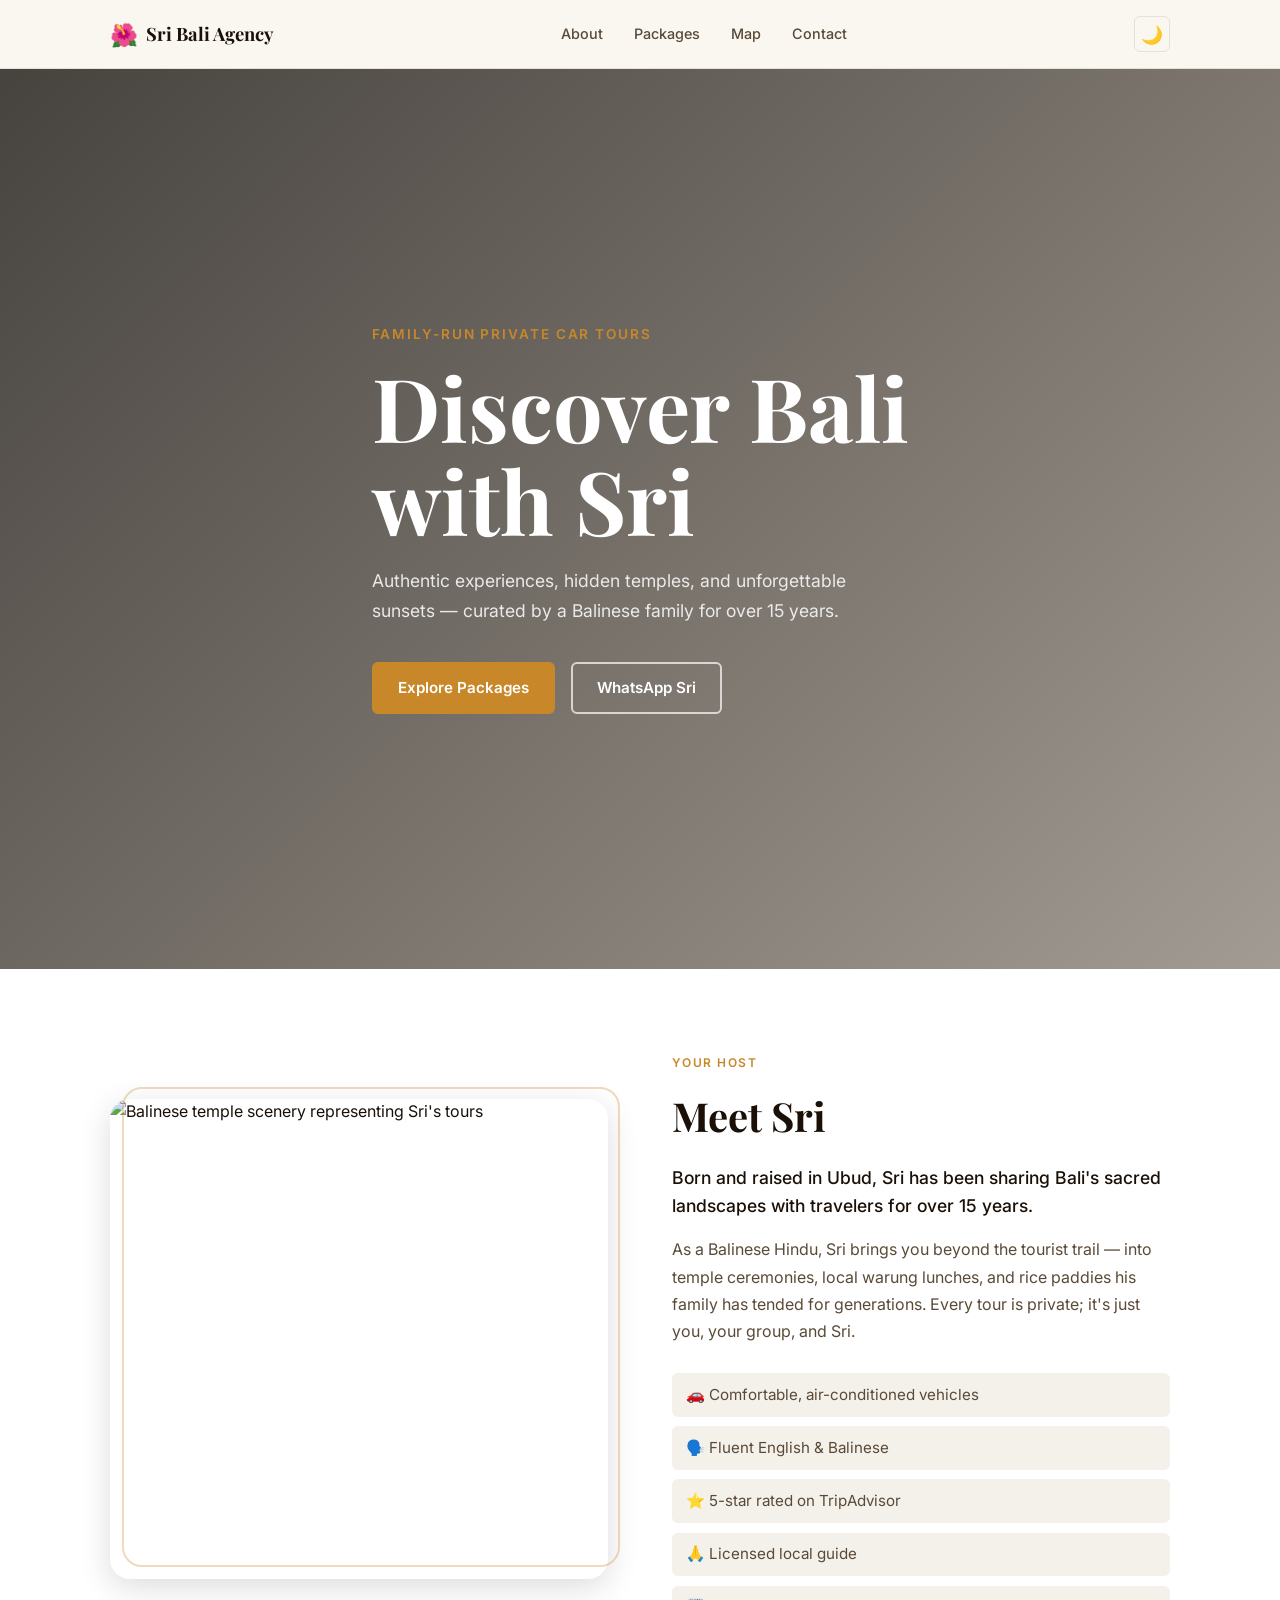
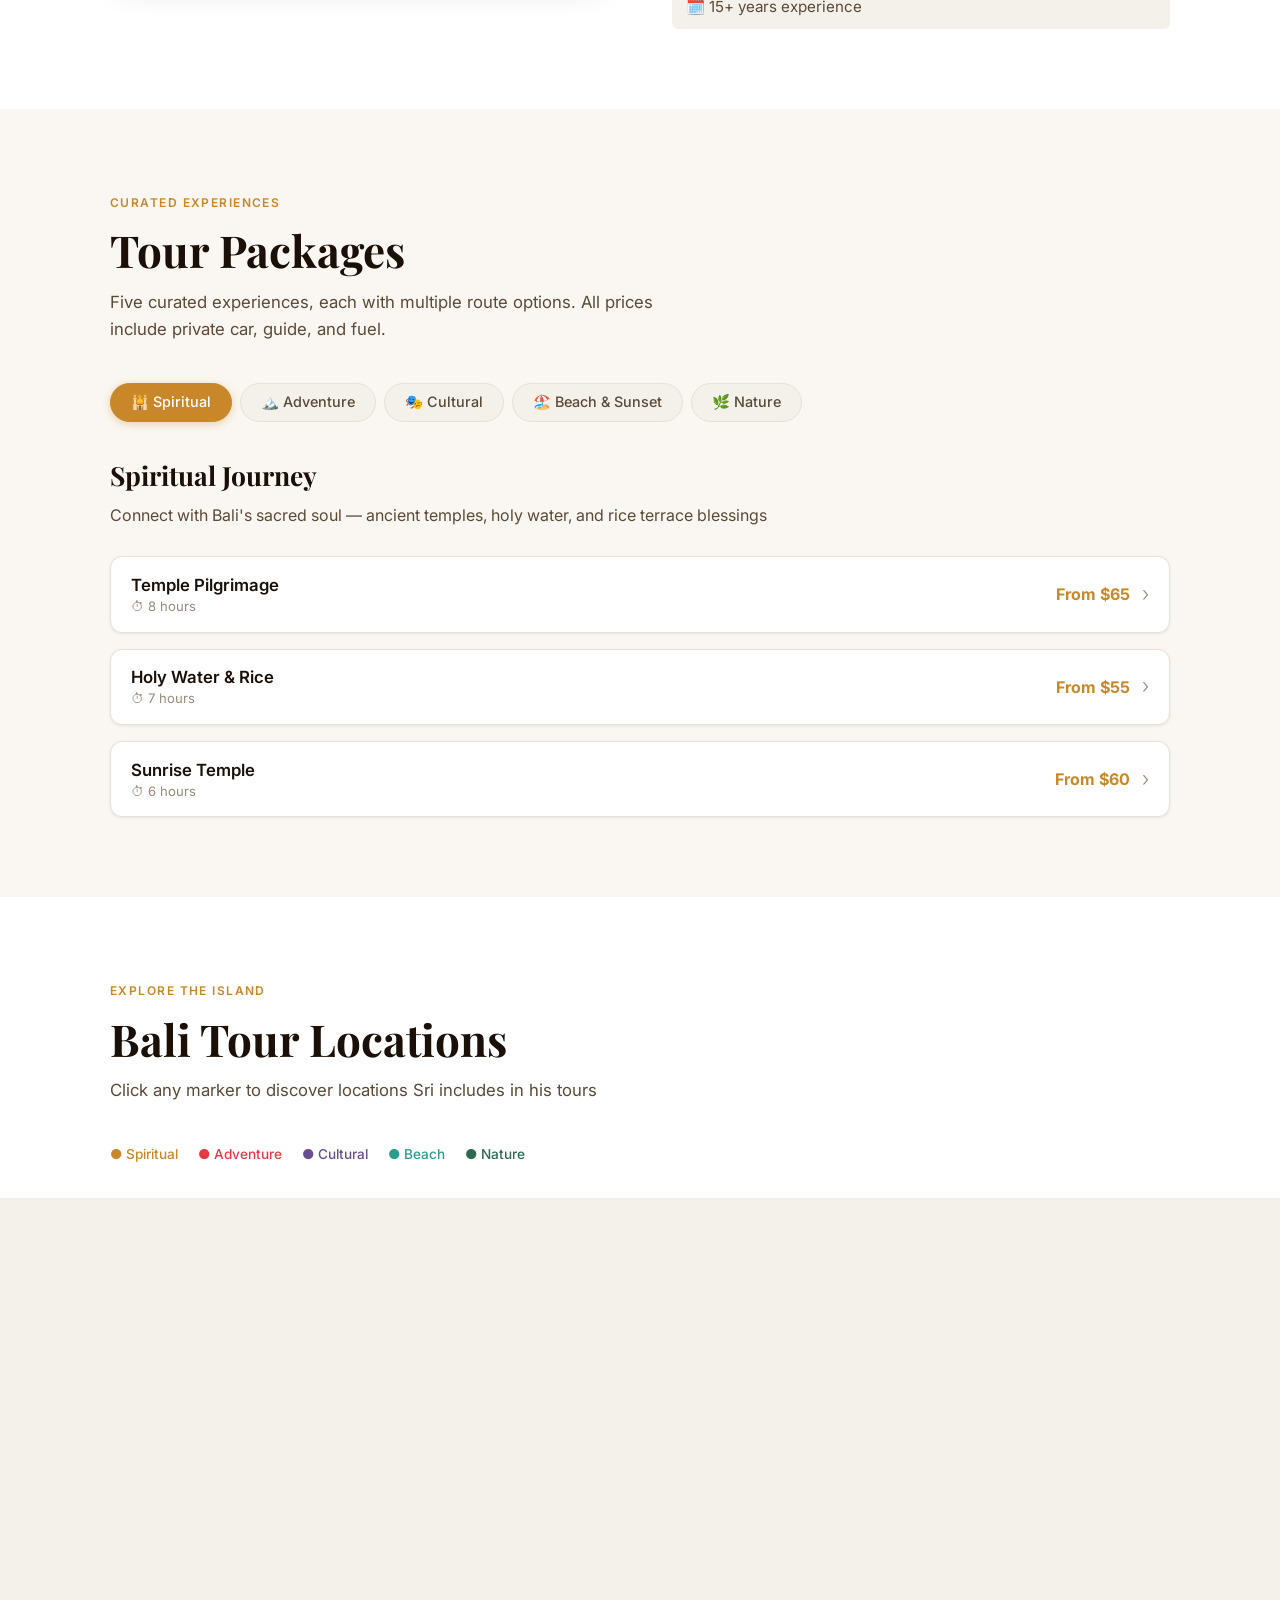
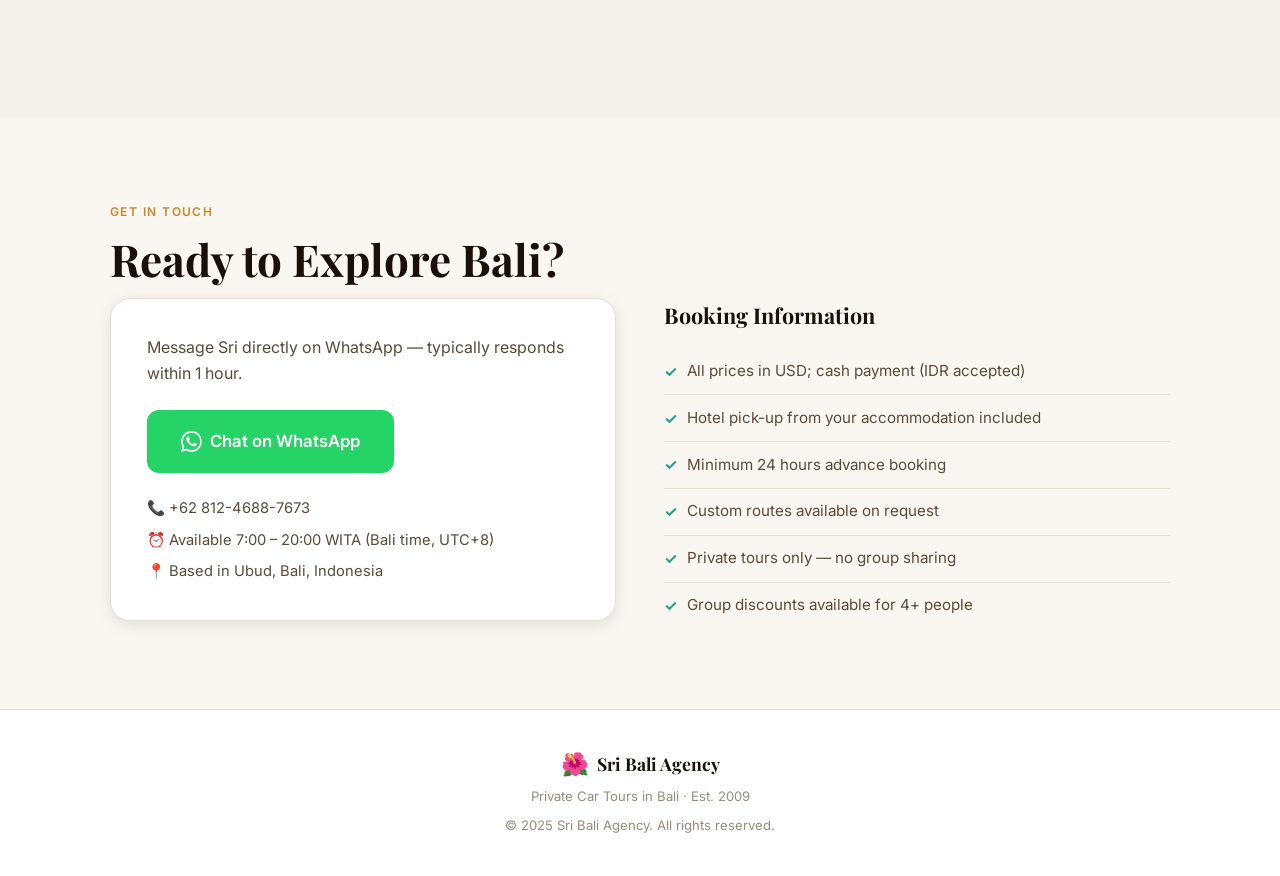
==== index.html @ 9f4e6f6f "Initial release of Sri Bali Agency website Static single-page site: 5 tour packages with route accor" ====
<!DOCTYPE html>
<html lang="en">
<head>
  <meta charset="UTF-8">
  <meta name="viewport" content="width=device-width, initial-scale=1.0">
  <meta name="description" content="Sri Bali Agency — Private car tours in Bali by a Balinese family. Spiritual, Adventure, Cultural, Beach & Nature packages with local guide Sri.">
  <title>Sri Bali Agency — Private Car Tours in Bali</title>

  <!-- Dark mode flash prevention: must run before CSS applies -->
  <script>
    (function () {
      var t = localStorage.getItem('sri-bali-theme') ||
        (window.matchMedia && window.matchMedia('(prefers-color-scheme: dark)').matches ? 'dark' : 'light');
      document.documentElement.setAttribute('data-theme', t);
    })();
  </script>

  <!-- Leaflet CSS -->
  <link rel="stylesheet" href="https://unpkg.com/leaflet@1.9.4/dist/leaflet.css"
        integrity="sha256-p4NxAoJBhIIN+hmNHrzRCf9tD/miZyoHS5obTRR9BMY=" crossorigin="">

  <!-- Google Fonts -->
  <link rel="preconnect" href="https://fonts.googleapis.com">
  <link rel="preconnect" href="https://fonts.gstatic.com" crossorigin>
  <link href="https://fonts.googleapis.com/css2?family=Playfair+Display:ital,wght@0,400;0,700;1,400&family=Inter:wght@400;500;600&display=swap" rel="stylesheet">

  <!-- Site CSS -->
  <link rel="stylesheet" href="css/base.css">
  <link rel="stylesheet" href="css/components.css">
  <link rel="stylesheet" href="css/nav.css">
  <link rel="stylesheet" href="css/hero.css">
  <link rel="stylesheet" href="css/about.css">
  <link rel="stylesheet" href="css/packages.css">
  <link rel="stylesheet" href="css/map.css">
  <link rel="stylesheet" href="css/contact.css">
</head>
<body>

  <!-- ══════════════════════════════════════
       HEADER / NAV
  ══════════════════════════════════════ -->
  <header class="site-header">
    <nav class="nav container">
      <a href="#hero" class="nav-logo">
        <span class="logo-icon">🌺</span>
        <span class="logo-text">Sri Bali Agency</span>
      </a>

      <ul class="nav-links" id="nav-links">
        <li><a href="#about"    class="nav-link">About</a></li>
        <li><a href="#packages" class="nav-link">Packages</a></li>
        <li><a href="#map"      class="nav-link">Map</a></li>
        <li><a href="#contact"  class="nav-link">Contact</a></li>
      </ul>

      <div class="nav-actions">
        <button id="theme-toggle" class="theme-toggle" aria-label="Switch to dark mode">🌙</button>
        <button class="mobile-menu-btn" id="mobile-menu-btn" aria-label="Toggle menu" aria-expanded="false">
          <span></span><span></span><span></span>
        </button>
      </div>
    </nav>
  </header>

  <!-- ══════════════════════════════════════
       HERO
  ══════════════════════════════════════ -->
  <section id="hero" class="hero">
    <div class="hero-bg"></div>
    <div class="hero-overlay"></div>
    <div class="hero-content container">
      <p class="hero-subtitle">Family-Run Private Car Tours</p>
      <h1 class="hero-title">Discover Bali<br>with Sri</h1>
      <p class="hero-desc">Authentic experiences, hidden temples, and unforgettable sunsets — curated by a Balinese family for over 15 years.</p>
      <div class="hero-cta">
        <a href="#packages" class="btn btn-primary">Explore Packages</a>
        <a href="#contact"  class="btn btn-outline">WhatsApp Sri</a>
      </div>
    </div>
  </section>

  <!-- ══════════════════════════════════════
       ABOUT
  ══════════════════════════════════════ -->
  <section id="about" class="about">
    <div class="container about-grid">
      <div class="about-photo">
        <img src="https://images.unsplash.com/photo-1604999333679-b86d54738315?w=700&q=80"
             alt="Balinese temple scenery representing Sri's tours" loading="lazy">
      </div>
      <div class="about-text">
        <span class="section-label">Your Host</span>
        <h2>Meet Sri</h2>
        <p class="lead">Born and raised in Ubud, Sri has been sharing Bali's sacred landscapes with travelers for over 15 years.</p>
        <p>As a Balinese Hindu, Sri brings you beyond the tourist trail — into temple ceremonies, local warung lunches, and rice paddies his family has tended for generations. Every tour is private; it's just you, your group, and Sri.</p>
        <ul class="trust-badges">
          <li>🚗 Comfortable, air-conditioned vehicles</li>
          <li>🗣️ Fluent English &amp; Balinese</li>
          <li>⭐ 5-star rated on TripAdvisor</li>
          <li>🙏 Licensed local guide</li>
          <li>🗓️ 15+ years experience</li>
        </ul>
      </div>
    </div>
  </section>

  <!-- ══════════════════════════════════════
       PACKAGES
  ══════════════════════════════════════ -->
  <section id="packages" class="packages">
    <div class="container">
      <span class="section-label">Curated Experiences</span>
      <h2 class="section-title">Tour Packages</h2>
      <p class="section-subtitle">Five curated experiences, each with multiple route options. All prices include private car, guide, and fuel.</p>

      <div class="tabs" role="tablist" aria-label="Tour packages">
        <button class="tab-btn active" data-tab="spiritual" role="tab" aria-selected="true"  aria-controls="tab-spiritual">🕌 Spiritual</button>
        <button class="tab-btn"        data-tab="adventure" role="tab" aria-selected="false" aria-controls="tab-adventure">🏔️ Adventure</button>
        <button class="tab-btn"        data-tab="cultural"  role="tab" aria-selected="false" aria-controls="tab-cultural">🎭 Cultural</button>
        <button class="tab-btn"        data-tab="beach"     role="tab" aria-selected="false" aria-controls="tab-beach">🏖️ Beach &amp; Sunset</button>
        <button class="tab-btn"        data-tab="nature"    role="tab" aria-selected="false" aria-controls="tab-nature">🌿 Nature</button>
      </div>

      <!-- ── SPIRITUAL ── -->
      <div id="tab-spiritual" class="tab-panel active" role="tabpanel">
        <div class="package-header">
          <h3>Spiritual Journey</h3>
          <p>Connect with Bali's sacred soul — ancient temples, holy water, and rice terrace blessings</p>
        </div>
        <div class="routes-list">

          <div class="route-card">
            <button class="accordion-header" aria-expanded="false">
              <div class="route-meta">
                <span class="route-name">Temple Pilgrimage</span>
                <span class="route-duration">⏱ 8 hours</span>
              </div>
              <div class="route-right">
                <span class="route-price">From $65</span>
                <span class="accordion-arrow" aria-hidden="true">›</span>
              </div>
            </button>
            <div class="accordion-body">
              <div class="accordion-inner">
                <div class="accordion-inner-content">
                  <div class="route-stops">
                    <h4>Route Stops</h4>
                    <ol>
                      <li>Tanah Lot Temple</li>
                      <li>Pura Uluwatu</li>
                      <li>Pura Luhur Batukaru</li>
                    </ol>
                  </div>
                  <div class="pricing-table">
                    <h4>Pricing</h4>
                    <table><tbody>
                      <tr><td>Private car + guide</td><td><strong>$65</strong></td></tr>
                      <tr><td>Temple entrance fees</td><td>~$10–15 extra</td></tr>
                      <tr><td>Fuel &amp; parking</td><td>Included</td></tr>
                    </tbody></table>
                  </div>
                  <button class="btn btn-whatsapp wa-book-btn"
                          data-wa-package="Spiritual Journey" data-wa-route="Temple Pilgrimage">
                    📱 Book via WhatsApp
                  </button>
                </div>
              </div>
            </div>
          </div>

          <div class="route-card">
            <button class="accordion-header" aria-expanded="false">
              <div class="route-meta">
                <span class="route-name">Holy Water &amp; Rice</span>
                <span class="route-duration">⏱ 7 hours</span>
              </div>
              <div class="route-right">
                <span class="route-price">From $55</span>
                <span class="accordion-arrow" aria-hidden="true">›</span>
              </div>
            </button>
            <div class="accordion-body">
              <div class="accordion-inner">
                <div class="accordion-inner-content">
                  <div class="route-stops">
                    <h4>Route Stops</h4>
                    <ol>
                      <li>Tirta Empul (holy spring)</li>
                      <li>Tegallalang Rice Terraces</li>
                      <li>Gunung Kawi Temple</li>
                    </ol>
                  </div>
                  <div class="pricing-table">
                    <h4>Pricing</h4>
                    <table><tbody>
                      <tr><td>Private car + guide</td><td><strong>$55</strong></td></tr>
                      <tr><td>Temple entrance fees</td><td>~$8–12 extra</td></tr>
                      <tr><td>Fuel &amp; parking</td><td>Included</td></tr>
                    </tbody></table>
                  </div>
                  <button class="btn btn-whatsapp wa-book-btn"
                          data-wa-package="Spiritual Journey" data-wa-route="Holy Water and Rice">
                    📱 Book via WhatsApp
                  </button>
                </div>
              </div>
            </div>
          </div>

          <div class="route-card">
            <button class="accordion-header" aria-expanded="false">
              <div class="route-meta">
                <span class="route-name">Sunrise Temple</span>
                <span class="route-duration">⏱ 6 hours</span>
              </div>
              <div class="route-right">
                <span class="route-price">From $60</span>
                <span class="accordion-arrow" aria-hidden="true">›</span>
              </div>
            </button>
            <div class="accordion-body">
              <div class="accordion-inner">
                <div class="accordion-inner-content">
                  <div class="route-stops">
                    <h4>Route Stops</h4>
                    <ol>
                      <li>Pura Besakih (Mother Temple)</li>
                      <li>Penglipuran Village</li>
                      <li>Candidasa</li>
                    </ol>
                  </div>
                  <div class="pricing-table">
                    <h4>Pricing</h4>
                    <table><tbody>
                      <tr><td>Private car + guide</td><td><strong>$60</strong></td></tr>
                      <tr><td>Temple entrance fees</td><td>~$8–10 extra</td></tr>
                      <tr><td>Fuel &amp; parking</td><td>Included</td></tr>
                    </tbody></table>
                  </div>
                  <button class="btn btn-whatsapp wa-book-btn"
                          data-wa-package="Spiritual Journey" data-wa-route="Sunrise Temple">
                    📱 Book via WhatsApp
                  </button>
                </div>
              </div>
            </div>
          </div>

        </div>
      </div>

      <!-- ── ADVENTURE ── -->
      <div id="tab-adventure" class="tab-panel" role="tabpanel">
        <div class="package-header">
          <h3>Adventure Thrills</h3>
          <p>Volcanic peaks, hidden waterfalls, and wild east coast landscapes</p>
        </div>
        <div class="routes-list">

          <div class="route-card">
            <button class="accordion-header" aria-expanded="false">
              <div class="route-meta">
                <span class="route-name">Volcano &amp; Crater</span>
                <span class="route-duration">⏱ 9 hours</span>
              </div>
              <div class="route-right">
                <span class="route-price">From $75</span>
                <span class="accordion-arrow" aria-hidden="true">›</span>
              </div>
            </button>
            <div class="accordion-body">
              <div class="accordion-inner">
                <div class="accordion-inner-content">
                  <div class="route-stops">
                    <h4>Route Stops</h4>
                    <ol>
                      <li>Mount Batur Viewpoint</li>
                      <li>Kintamani Caldera</li>
                      <li>Batur Lake</li>
                    </ol>
                  </div>
                  <div class="pricing-table">
                    <h4>Pricing</h4>
                    <table><tbody>
                      <tr><td>Private car + guide</td><td><strong>$75</strong></td></tr>
                      <tr><td>Trekking guide (optional)</td><td>~$30 extra</td></tr>
                      <tr><td>Fuel &amp; water</td><td>Included</td></tr>
                    </tbody></table>
                  </div>
                  <button class="btn btn-whatsapp wa-book-btn"
                          data-wa-package="Adventure Thrills" data-wa-route="Volcano and Crater">
                    📱 Book via WhatsApp
                  </button>
                </div>
              </div>
            </div>
          </div>

          <div class="route-card">
            <button class="accordion-header" aria-expanded="false">
              <div class="route-meta">
                <span class="route-name">Waterfall Circuit</span>
                <span class="route-duration">⏱ 8 hours</span>
              </div>
              <div class="route-right">
                <span class="route-price">From $70</span>
                <span class="accordion-arrow" aria-hidden="true">›</span>
              </div>
            </button>
            <div class="accordion-body">
              <div class="accordion-inner">
                <div class="accordion-inner-content">
                  <div class="route-stops">
                    <h4>Route Stops</h4>
                    <ol>
                      <li>Sekumpul Waterfall</li>
                      <li>Gitgit Waterfall</li>
                      <li>Leke Leke Waterfall</li>
                    </ol>
                  </div>
                  <div class="pricing-table">
                    <h4>Pricing</h4>
                    <table><tbody>
                      <tr><td>Private car + guide</td><td><strong>$70</strong></td></tr>
                      <tr><td>Entrance fees</td><td>~$5–8 extra</td></tr>
                      <tr><td>Fuel &amp; water</td><td>Included</td></tr>
                    </tbody></table>
                  </div>
                  <button class="btn btn-whatsapp wa-book-btn"
                          data-wa-package="Adventure Thrills" data-wa-route="Waterfall Circuit">
                    📱 Book via WhatsApp
                  </button>
                </div>
              </div>
            </div>
          </div>

          <div class="route-card">
            <button class="accordion-header" aria-expanded="false">
              <div class="route-meta">
                <span class="route-name">East Bali Wild</span>
                <span class="route-duration">⏱ 8 hours</span>
              </div>
              <div class="route-right">
                <span class="route-price">From $70</span>
                <span class="accordion-arrow" aria-hidden="true">›</span>
              </div>
            </button>
            <div class="accordion-body">
              <div class="accordion-inner">
                <div class="accordion-inner-content">
                  <div class="route-stops">
                    <h4>Route Stops</h4>
                    <ol>
                      <li>Amed Beach</li>
                      <li>Mount Agung Viewpoint</li>
                      <li>Tirta Gangga Water Palace</li>
                    </ol>
                  </div>
                  <div class="pricing-table">
                    <h4>Pricing</h4>
                    <table><tbody>
                      <tr><td>Private car + guide</td><td><strong>$70</strong></td></tr>
                      <tr><td>Entrance fees</td><td>~$5 extra</td></tr>
                      <tr><td>Fuel &amp; water</td><td>Included</td></tr>
                    </tbody></table>
                  </div>
                  <button class="btn btn-whatsapp wa-book-btn"
                          data-wa-package="Adventure Thrills" data-wa-route="East Bali Wild">
                    📱 Book via WhatsApp
                  </button>
                </div>
              </div>
            </div>
          </div>

        </div>
      </div>

      <!-- ── CULTURAL ── -->
      <div id="tab-cultural" class="tab-panel" role="tabpanel">
        <div class="package-header">
          <h3>Cultural Immersion</h3>
          <p>Craft villages, royal palaces, and living Balinese traditions</p>
        </div>
        <div class="routes-list">

          <div class="route-card">
            <button class="accordion-header" aria-expanded="false">
              <div class="route-meta">
                <span class="route-name">Ubud Arts &amp; Crafts</span>
                <span class="route-duration">⏱ 7 hours</span>
              </div>
              <div class="route-right">
                <span class="route-price">From $55</span>
                <span class="accordion-arrow" aria-hidden="true">›</span>
              </div>
            </button>
            <div class="accordion-body">
              <div class="accordion-inner">
                <div class="accordion-inner-content">
                  <div class="route-stops">
                    <h4>Route Stops</h4>
                    <ol>
                      <li>Ubud Royal Palace</li>
                      <li>Ubud Art Market</li>
                      <li>Celuk Silver Village</li>
                      <li>Mas Wood Carving Village</li>
                    </ol>
                  </div>
                  <div class="pricing-table">
                    <h4>Pricing</h4>
                    <table><tbody>
                      <tr><td>Private car + guide</td><td><strong>$55</strong></td></tr>
                      <tr><td>Museum/palace entrance</td><td>~$5 extra</td></tr>
                      <tr><td>Fuel &amp; parking</td><td>Included</td></tr>
                    </tbody></table>
                  </div>
                  <button class="btn btn-whatsapp wa-book-btn"
                          data-wa-package="Cultural Immersion" data-wa-route="Ubud Arts and Crafts">
                    📱 Book via WhatsApp
                  </button>
                </div>
              </div>
            </div>
          </div>

          <div class="route-card">
            <button class="accordion-header" aria-expanded="false">
              <div class="route-meta">
                <span class="route-name">Royal Klungkung</span>
                <span class="route-duration">⏱ 7 hours</span>
              </div>
              <div class="route-right">
                <span class="route-price">From $60</span>
                <span class="accordion-arrow" aria-hidden="true">›</span>
              </div>
            </button>
            <div class="accordion-body">
              <div class="accordion-inner">
                <div class="accordion-inner-content">
                  <div class="route-stops">
                    <h4>Route Stops</h4>
                    <ol>
                      <li>Klungkung Palace</li>
                      <li>Kertha Gosa (Hall of Justice)</li>
                      <li>Sidemen Valley</li>
                      <li>Pura Besakih</li>
                    </ol>
                  </div>
                  <div class="pricing-table">
                    <h4>Pricing</h4>
                    <table><tbody>
                      <tr><td>Private car + guide</td><td><strong>$60</strong></td></tr>
                      <tr><td>Museum/palace entrance</td><td>~$5–8 extra</td></tr>
                      <tr><td>Fuel &amp; parking</td><td>Included</td></tr>
                    </tbody></table>
                  </div>
                  <button class="btn btn-whatsapp wa-book-btn"
                          data-wa-package="Cultural Immersion" data-wa-route="Royal Klungkung">
                    📱 Book via WhatsApp
                  </button>
                </div>
              </div>
            </div>
          </div>

          <div class="route-card">
            <button class="accordion-header" aria-expanded="false">
              <div class="route-meta">
                <span class="route-name">North Bali Heritage</span>
                <span class="route-duration">⏱ 8 hours</span>
              </div>
              <div class="route-right">
                <span class="route-price">From $65</span>
                <span class="accordion-arrow" aria-hidden="true">›</span>
              </div>
            </button>
            <div class="accordion-body">
              <div class="accordion-inner">
                <div class="accordion-inner-content">
                  <div class="route-stops">
                    <h4>Route Stops</h4>
                    <ol>
                      <li>Singaraja Old Town</li>
                      <li>Puri Agung Singaraja</li>
                      <li>Munduk Spice Farm</li>
                    </ol>
                  </div>
                  <div class="pricing-table">
                    <h4>Pricing</h4>
                    <table><tbody>
                      <tr><td>Private car + guide</td><td><strong>$65</strong></td></tr>
                      <tr><td>Museum entrance</td><td>~$3–5 extra</td></tr>
                      <tr><td>Fuel &amp; parking</td><td>Included</td></tr>
                    </tbody></table>
                  </div>
                  <button class="btn btn-whatsapp wa-book-btn"
                          data-wa-package="Cultural Immersion" data-wa-route="North Bali Heritage">
                    📱 Book via WhatsApp
                  </button>
                </div>
              </div>
            </div>
          </div>

        </div>
      </div>

      <!-- ── BEACH & SUNSET ── -->
      <div id="tab-beach" class="tab-panel" role="tabpanel">
        <div class="package-header">
          <h3>Beach &amp; Sunset</h3>
          <p>Pristine coves, surf breaks, and the world's most famous sunsets</p>
        </div>
        <div class="routes-list">

          <div class="route-card">
            <button class="accordion-header" aria-expanded="false">
              <div class="route-meta">
                <span class="route-name">Seminyak Sunset Strip</span>
                <span class="route-duration">⏱ 6 hours</span>
              </div>
              <div class="route-right">
                <span class="route-price">From $50</span>
                <span class="accordion-arrow" aria-hidden="true">›</span>
              </div>
            </button>
            <div class="accordion-body">
              <div class="accordion-inner">
                <div class="accordion-inner-content">
                  <div class="route-stops">
                    <h4>Route Stops</h4>
                    <ol>
                      <li>Seminyak Beach</li>
                      <li>Petitenget Temple</li>
                      <li>La Plancha sunset spot</li>
                    </ol>
                  </div>
                  <div class="pricing-table">
                    <h4>Pricing</h4>
                    <table><tbody>
                      <tr><td>Private car + guide</td><td><strong>$50</strong></td></tr>
                      <tr><td>Temple entrance</td><td>~$2–3 extra</td></tr>
                      <tr><td>Fuel &amp; parking</td><td>Included</td></tr>
                    </tbody></table>
                  </div>
                  <button class="btn btn-whatsapp wa-book-btn"
                          data-wa-package="Beach and Sunset" data-wa-route="Seminyak Sunset Strip">
                    📱 Book via WhatsApp
                  </button>
                </div>
              </div>
            </div>
          </div>

          <div class="route-card">
            <button class="accordion-header" aria-expanded="false">
              <div class="route-meta">
                <span class="route-name">Uluwatu Cliffs &amp; Kecak</span>
                <span class="route-duration">⏱ 7 hours</span>
              </div>
              <div class="route-right">
                <span class="route-price">From $60</span>
                <span class="accordion-arrow" aria-hidden="true">›</span>
              </div>
            </button>
            <div class="accordion-body">
              <div class="accordion-inner">
                <div class="accordion-inner-content">
                  <div class="route-stops">
                    <h4>Route Stops</h4>
                    <ol>
                      <li>Padang Padang Beach</li>
                      <li>Pura Uluwatu</li>
                      <li>Kecak Fire Dance (at sunset)</li>
                    </ol>
                  </div>
                  <div class="pricing-table">
                    <h4>Pricing</h4>
                    <table><tbody>
                      <tr><td>Private car + guide</td><td><strong>$60</strong></td></tr>
                      <tr><td>Kecak dance ticket</td><td>~$10 extra</td></tr>
                      <tr><td>Fuel &amp; parking</td><td>Included</td></tr>
                    </tbody></table>
                  </div>
                  <button class="btn btn-whatsapp wa-book-btn"
                          data-wa-package="Beach and Sunset" data-wa-route="Uluwatu Cliffs and Kecak">
                    📱 Book via WhatsApp
                  </button>
                </div>
              </div>
            </div>
          </div>

          <div class="route-card">
            <button class="accordion-header" aria-expanded="false">
              <div class="route-meta">
                <span class="route-name">Hidden Beach Hop</span>
                <span class="route-duration">⏱ 8 hours</span>
              </div>
              <div class="route-right">
                <span class="route-price">From $65</span>
                <span class="accordion-arrow" aria-hidden="true">›</span>
              </div>
            </button>
            <div class="accordion-body">
              <div class="accordion-inner">
                <div class="accordion-inner-content">
                  <div class="route-stops">
                    <h4>Route Stops</h4>
                    <ol>
                      <li>Nusa Dua Beach</li>
                      <li>Pandawa Beach</li>
                      <li>Green Bowl Beach</li>
                      <li>Balangan Beach</li>
                    </ol>
                  </div>
                  <div class="pricing-table">
                    <h4>Pricing</h4>
                    <table><tbody>
                      <tr><td>Private car + guide</td><td><strong>$65</strong></td></tr>
                      <tr><td>Beach parking fees</td><td>~$3–5 extra</td></tr>
                      <tr><td>Fuel</td><td>Included</td></tr>
                    </tbody></table>
                  </div>
                  <button class="btn btn-whatsapp wa-book-btn"
                          data-wa-package="Beach and Sunset" data-wa-route="Hidden Beach Hop">
                    📱 Book via WhatsApp
                  </button>
                </div>
              </div>
            </div>
          </div>

        </div>
      </div>

      <!-- ── NATURE ── -->
      <div id="tab-nature" class="tab-panel" role="tabpanel">
        <div class="package-header">
          <h3>Nature &amp; Wildlife</h3>
          <p>Jungle treks, rice terraces, ancient forests, and primate encounters</p>
        </div>
        <div class="routes-list">

          <div class="route-card">
            <button class="accordion-header" aria-expanded="false">
              <div class="route-meta">
                <span class="route-name">Monkey Forest &amp; Jungle</span>
                <span class="route-duration">⏱ 6 hours</span>
              </div>
              <div class="route-right">
                <span class="route-price">From $50</span>
                <span class="accordion-arrow" aria-hidden="true">›</span>
              </div>
            </button>
            <div class="accordion-body">
              <div class="accordion-inner">
                <div class="accordion-inner-content">
                  <div class="route-stops">
                    <h4>Route Stops</h4>
                    <ol>
                      <li>Sacred Monkey Forest, Ubud</li>
                      <li>Campuhan Ridge Walk</li>
                      <li>Jatiluwih Rice Terraces</li>
                    </ol>
                  </div>
                  <div class="pricing-table">
                    <h4>Pricing</h4>
                    <table><tbody>
                      <tr><td>Private car + guide</td><td><strong>$50</strong></td></tr>
                      <tr><td>Forest entrance</td><td>~$5–8 extra</td></tr>
                      <tr><td>Fuel &amp; parking</td><td>Included</td></tr>
                    </tbody></table>
                  </div>
                  <button class="btn btn-whatsapp wa-book-btn"
                          data-wa-package="Nature and Wildlife" data-wa-route="Monkey Forest and Jungle">
                    📱 Book via WhatsApp
                  </button>
                </div>
              </div>
            </div>
          </div>

          <div class="route-card">
            <button class="accordion-header" aria-expanded="false">
              <div class="route-meta">
                <span class="route-name">Bali Aga &amp; Birds</span>
                <span class="route-duration">⏱ 8 hours</span>
              </div>
              <div class="route-right">
                <span class="route-price">From $65</span>
                <span class="accordion-arrow" aria-hidden="true">›</span>
              </div>
            </button>
            <div class="accordion-body">
              <div class="accordion-inner">
                <div class="accordion-inner-content">
                  <div class="route-stops">
                    <h4>Route Stops</h4>
                    <ol>
                      <li>Bali Bird Park</li>
                      <li>Batubulan Barong Dance</li>
                      <li>Taman Ayun Temple</li>
                      <li>Menjangan Area</li>
                    </ol>
                  </div>
                  <div class="pricing-table">
                    <h4>Pricing</h4>
                    <table><tbody>
                      <tr><td>Private car + guide</td><td><strong>$65</strong></td></tr>
                      <tr><td>Park &amp; dance tickets</td><td>~$20–25 extra</td></tr>
                      <tr><td>Fuel &amp; parking</td><td>Included</td></tr>
                    </tbody></table>
                  </div>
                  <button class="btn btn-whatsapp wa-book-btn"
                          data-wa-package="Nature and Wildlife" data-wa-route="Bali Aga and Birds">
                    📱 Book via WhatsApp
                  </button>
                </div>
              </div>
            </div>
          </div>

          <div class="route-card">
            <button class="accordion-header" aria-expanded="false">
              <div class="route-meta">
                <span class="route-name">Highland Lakes</span>
                <span class="route-duration">⏱ 8 hours</span>
              </div>
              <div class="route-right">
                <span class="route-price">From $65</span>
                <span class="accordion-arrow" aria-hidden="true">›</span>
              </div>
            </button>
            <div class="accordion-body">
              <div class="accordion-inner">
                <div class="accordion-inner-content">
                  <div class="route-stops">
                    <h4>Route Stops</h4>
                    <ol>
                      <li>Lake Beratan &amp; Ulun Danu Temple</li>
                      <li>Lake Buyan</li>
                      <li>Lake Tamblingan</li>
                      <li>Bedugul Botanical Garden</li>
                    </ol>
                  </div>
                  <div class="pricing-table">
                    <h4>Pricing</h4>
                    <table><tbody>
                      <tr><td>Private car + guide</td><td><strong>$65</strong></td></tr>
                      <tr><td>Entrance fees</td><td>~$5–8 extra</td></tr>
                      <tr><td>Fuel &amp; parking</td><td>Included</td></tr>
                    </tbody></table>
                  </div>
                  <button class="btn btn-whatsapp wa-book-btn"
                          data-wa-package="Nature and Wildlife" data-wa-route="Highland Lakes">
                    📱 Book via WhatsApp
                  </button>
                </div>
              </div>
            </div>
          </div>

        </div>
      </div>

    </div>
  </section>

  <!-- ══════════════════════════════════════
       MAP
  ══════════════════════════════════════ -->
  <section id="map" class="map-section">
    <div class="container">
      <span class="section-label">Explore the Island</span>
      <h2 class="section-title">Bali Tour Locations</h2>
      <p class="section-subtitle">Click any marker to discover locations Sri includes in his tours</p>
      <div class="map-legend" aria-label="Map legend">
        <span class="legend-item legend-spiritual">● Spiritual</span>
        <span class="legend-item legend-adventure">● Adventure</span>
        <span class="legend-item legend-cultural">● Cultural</span>
        <span class="legend-item legend-beach">● Beach</span>
        <span class="legend-item legend-nature">● Nature</span>
      </div>
    </div>
    <div id="bali-map" aria-label="Interactive map of Bali tour locations"></div>
  </section>

  <!-- ══════════════════════════════════════
       CONTACT
  ══════════════════════════════════════ -->
  <section id="contact" class="contact">
    <div class="container">
      <span class="section-label">Get in Touch</span>
      <h2 class="section-title">Ready to Explore Bali?</h2>
      <div class="contact-grid">

        <div class="contact-card">
          <p class="contact-intro">Message Sri directly on WhatsApp — typically responds within 1 hour.</p>
          <a href="https://wa.me/6281246887673?text=Hi%20Sri!%20I%27d%20like%20to%20book%20a%20Bali%20tour."
             class="btn btn-whatsapp btn-lg" target="_blank" rel="noopener noreferrer">
            <svg class="wa-icon" xmlns="http://www.w3.org/2000/svg" viewBox="0 0 24 24" fill="currentColor" aria-hidden="true">
              <path d="M17.472 14.382c-.297-.149-1.758-.867-2.03-.967-.273-.099-.471-.148-.67.15-.197.297-.767.966-.94 1.164-.173.199-.347.223-.644.075-.297-.15-1.255-.463-2.39-1.475-.883-.788-1.48-1.761-1.653-2.059-.173-.297-.018-.458.13-.606.134-.133.298-.347.446-.52.149-.174.198-.298.298-.497.099-.198.05-.371-.025-.52-.075-.149-.669-1.612-.916-2.207-.242-.579-.487-.5-.669-.51-.173-.008-.371-.01-.57-.01-.198 0-.52.074-.792.372-.272.297-1.04 1.016-1.04 2.479 0 1.462 1.065 2.875 1.213 3.074.149.198 2.096 3.2 5.077 4.487.709.306 1.262.489 1.694.625.712.227 1.36.195 1.871.118.571-.085 1.758-.719 2.006-1.413.248-.694.248-1.289.173-1.413-.074-.124-.272-.198-.57-.347m-5.421 7.403h-.004a9.87 9.87 0 01-5.031-1.378l-.361-.214-3.741.982.998-3.648-.235-.374a9.86 9.86 0 01-1.51-5.26c.001-5.45 4.436-9.884 9.888-9.884 2.64 0 5.122 1.03 6.988 2.898a9.825 9.825 0 012.893 6.994c-.003 5.45-4.437 9.884-9.885 9.884m8.413-18.297A11.815 11.815 0 0012.05 0C5.495 0 .16 5.335.157 11.892c0 2.096.547 4.142 1.588 5.945L.057 24l6.305-1.654a11.882 11.882 0 005.683 1.448h.005c6.554 0 11.89-5.335 11.893-11.893a11.821 11.821 0 00-3.48-8.413z"/>
            </svg>
            Chat on WhatsApp
          </a>
          <div class="contact-details">
            <p>📞 +62 812-4688-7673</p>
            <p>⏰ Available 7:00 – 20:00 WITA (Bali time, UTC+8)</p>
            <p>📍 Based in Ubud, Bali, Indonesia</p>
          </div>
        </div>

        <div class="contact-info">
          <h3>Booking Information</h3>
          <ul class="booking-list">
            <li>All prices in USD; cash payment (IDR accepted)</li>
            <li>Hotel pick-up from your accommodation included</li>
            <li>Minimum 24 hours advance booking</li>
            <li>Custom routes available on request</li>
            <li>Private tours only — no group sharing</li>
            <li>Group discounts available for 4+ people</li>
          </ul>
        </div>

      </div>
    </div>
  </section>

  <!-- ══════════════════════════════════════
       FOOTER
  ══════════════════════════════════════ -->
  <footer class="site-footer">
    <div class="container footer-inner">
      <div class="footer-brand">
        <span class="logo-icon">🌺</span>
        <span class="logo-text">Sri Bali Agency</span>
      </div>
      <p class="footer-tagline">Private Car Tours in Bali · Est. 2009</p>
      <p class="footer-copy">&copy; 2025 Sri Bali Agency. All rights reserved.</p>
    </div>
  </footer>

  <!-- Floating WhatsApp FAB (visible on mobile) -->
  <a class="fab-whatsapp"
     href="https://wa.me/6281246887673"
     target="_blank" rel="noopener noreferrer"
     aria-label="Chat with Sri on WhatsApp">
    <svg xmlns="http://www.w3.org/2000/svg" viewBox="0 0 24 24" fill="currentColor" aria-hidden="true">
      <path d="M17.472 14.382c-.297-.149-1.758-.867-2.03-.967-.273-.099-.471-.148-.67.15-.197.297-.767.966-.94 1.164-.173.199-.347.223-.644.075-.297-.15-1.255-.463-2.39-1.475-.883-.788-1.48-1.761-1.653-2.059-.173-.297-.018-.458.13-.606.134-.133.298-.347.446-.52.149-.174.198-.298.298-.497.099-.198.05-.371-.025-.52-.075-.149-.669-1.612-.916-2.207-.242-.579-.487-.5-.669-.51-.173-.008-.371-.01-.57-.01-.198 0-.52.074-.792.372-.272.297-1.04 1.016-1.04 2.479 0 1.462 1.065 2.875 1.213 3.074.149.198 2.096 3.2 5.077 4.487.709.306 1.262.489 1.694.625.712.227 1.36.195 1.871.118.571-.085 1.758-.719 2.006-1.413.248-.694.248-1.289.173-1.413-.074-.124-.272-.198-.57-.347m-5.421 7.403h-.004a9.87 9.87 0 01-5.031-1.378l-.361-.214-3.741.982.998-3.648-.235-.374a9.86 9.86 0 01-1.51-5.26c.001-5.45 4.436-9.884 9.888-9.884 2.64 0 5.122 1.03 6.988 2.898a9.825 9.825 0 012.893 6.994c-.003 5.45-4.437 9.884-9.885 9.884m8.413-18.297A11.815 11.815 0 0012.05 0C5.495 0 .16 5.335.157 11.892c0 2.096.547 4.142 1.588 5.945L.057 24l6.305-1.654a11.882 11.882 0 005.683 1.448h.005c6.554 0 11.89-5.335 11.893-11.893a11.821 11.821 0 00-3.48-8.413z"/>
    </svg>
  </a>

  <!-- Leaflet JS (must load before map.js) -->
  <script src="https://unpkg.com/leaflet@1.9.4/dist/leaflet.js"
          integrity="sha256-20nQCchB9co0qIjJZRGuk2/Z9VM+kNiyxNV/XN/sp8=" crossorigin="" defer></script>

  <!-- Site JS (defer — all execute in order after DOM parsed) -->
  <script src="js/theme.js"     defer></script>
  <script src="js/nav.js"       defer></script>
  <script src="js/tabs.js"      defer></script>
  <script src="js/accordion.js" defer></script>
  <script src="js/map.js"       defer></script>
  <script src="js/whatsapp.js"  defer></script>

</body>
</html>
---- css/base.css ----
*, *::before, *::after {
  box-sizing: border-box;
  margin: 0;
  padding: 0;
}

:root {
  --color-primary: #c8882a;
  --color-primary-dark: #a36c1a;
  --color-accent: #2a9d8f;
  --color-accent-dark: #1a7a6f;
  --color-whatsapp: #25d366;
  --color-whatsapp-dark: #1db954;

  --bg-base: #faf7f2;
  --bg-surface: #ffffff;
  --bg-card: #f4f0ea;
  --bg-nav: rgba(250, 247, 242, 0.93);

  --text-primary: #1a1008;
  --text-secondary: #5a4a38;
  --text-muted: #9a8a7a;

  --border-color: #e8e0d4;
  --border-radius: 12px;
  --border-radius-sm: 6px;
  --border-radius-lg: 20px;

  --shadow-sm: 0 1px 3px rgba(0,0,0,0.08);
  --shadow-md: 0 4px 16px rgba(0,0,0,0.10);
  --shadow-lg: 0 8px 32px rgba(0,0,0,0.14);

  --font-heading: 'Playfair Display', Georgia, serif;
  --font-body: 'Inter', system-ui, -apple-system, sans-serif;

  --nav-height: 68px;
  --transition: 0.25s ease;
}

[data-theme="dark"] {
  --bg-base: #0f0b08;
  --bg-surface: #1a1410;
  --bg-card: #221c15;
  --bg-nav: rgba(15, 11, 8, 0.94);
  --text-primary: #f0e8dc;
  --text-secondary: #b8a898;
  --text-muted: #7a6a5a;
  --border-color: #3a2e22;
  --shadow-sm: 0 1px 3px rgba(0,0,0,0.35);
  --shadow-md: 0 4px 16px rgba(0,0,0,0.45);
  --shadow-lg: 0 8px 32px rgba(0,0,0,0.55);
}

html {
  scroll-behavior: smooth;
}

body {
  font-family: var(--font-body);
  background-color: var(--bg-base);
  color: var(--text-primary);
  line-height: 1.6;
  -webkit-font-smoothing: antialiased;
  transition: background-color var(--transition), color var(--transition);
}

img {
  max-width: 100%;
  height: auto;
  display: block;
}

ul, ol { list-style: none; }
a { color: inherit; text-decoration: none; }
button { cursor: pointer; font-family: var(--font-body); border: none; background: none; }

.container {
  max-width: 1100px;
  margin: 0 auto;
  padding: 0 1.25rem;
}

section {
  padding: 5rem 0;
}

.section-label {
  display: inline-block;
  font-size: 0.75rem;
  font-weight: 600;
  letter-spacing: 0.12em;
  text-transform: uppercase;
  color: var(--color-primary);
  margin-bottom: 0.75rem;
}

.section-title {
  font-family: var(--font-heading);
  font-size: clamp(1.75rem, 4vw, 2.75rem);
  font-weight: 700;
  color: var(--text-primary);
  line-height: 1.2;
  margin-bottom: 0.75rem;
}

.section-subtitle {
  font-size: 1.05rem;
  color: var(--text-secondary);
  max-width: 600px;
  margin-bottom: 2.5rem;
}
---- css/components.css ----
.btn {
  display: inline-flex;
  align-items: center;
  gap: 0.5rem;
  padding: 0.75rem 1.5rem;
  border-radius: var(--border-radius-sm);
  font-size: 0.95rem;
  font-weight: 600;
  font-family: var(--font-body);
  cursor: pointer;
  border: 2px solid transparent;
  transition: background-color var(--transition), color var(--transition),
              border-color var(--transition), transform 0.15s ease, box-shadow 0.15s ease;
  text-decoration: none;
  white-space: nowrap;
}

.btn:hover {
  transform: translateY(-1px);
  box-shadow: var(--shadow-md);
}

.btn:active {
  transform: translateY(0);
}

.btn-primary {
  background-color: var(--color-primary);
  color: #fff;
  border-color: var(--color-primary);
}

.btn-primary:hover {
  background-color: var(--color-primary-dark);
  border-color: var(--color-primary-dark);
}

.btn-outline {
  background-color: transparent;
  color: #fff;
  border-color: rgba(255,255,255,0.7);
}

.btn-outline:hover {
  background-color: rgba(255,255,255,0.15);
  border-color: #fff;
}

.btn-whatsapp {
  background-color: var(--color-whatsapp);
  color: #fff;
  border-color: var(--color-whatsapp);
}

.btn-whatsapp:hover {
  background-color: var(--color-whatsapp-dark);
  border-color: var(--color-whatsapp-dark);
}

.btn-lg {
  padding: 1rem 2rem;
  font-size: 1.05rem;
  border-radius: var(--border-radius);
}

.wa-icon {
  width: 1.25em;
  height: 1.25em;
  flex-shrink: 0;
}

/* Category badges */
.category-badge {
  display: inline-block;
  padding: 0.2rem 0.6rem;
  border-radius: 999px;
  font-size: 0.72rem;
  font-weight: 600;
  text-transform: capitalize;
  letter-spacing: 0.04em;
}

.category-spiritual { background: rgba(200,136,42,0.15); color: #c8882a; }
.category-adventure  { background: rgba(230,57,70,0.15);  color: #e63946; }
.category-cultural   { background: rgba(106,76,147,0.15); color: #6a4c93; }
.category-beach      { background: rgba(42,157,143,0.15); color: #2a9d8f; }
.category-nature     { background: rgba(45,106,79,0.15);  color: #2d6a4f; }
---- css/nav.css ----
.site-header {
  position: sticky;
  top: 0;
  z-index: 100;
  background-color: var(--bg-nav);
  backdrop-filter: blur(10px);
  -webkit-backdrop-filter: blur(10px);
  border-bottom: 1px solid var(--border-color);
  transition: background-color var(--transition), border-color var(--transition);
}

.nav {
  display: flex;
  align-items: center;
  justify-content: space-between;
  height: var(--nav-height);
  gap: 1rem;
}

.nav-logo {
  display: flex;
  align-items: center;
  gap: 0.5rem;
  font-family: var(--font-heading);
  font-size: 1.15rem;
  font-weight: 700;
  color: var(--text-primary);
  white-space: nowrap;
  flex-shrink: 0;
}

.logo-icon {
  font-size: 1.4rem;
  line-height: 1;
}

.nav-links {
  display: flex;
  align-items: center;
  gap: 0.25rem;
  list-style: none;
}

.nav-link {
  padding: 0.45rem 0.85rem;
  font-size: 0.9rem;
  font-weight: 500;
  color: var(--text-secondary);
  border-radius: var(--border-radius-sm);
  transition: color var(--transition), background-color var(--transition);
}

.nav-link:hover,
.nav-link.active {
  color: var(--color-primary);
  background-color: rgba(200, 136, 42, 0.08);
}

.nav-actions {
  display: flex;
  align-items: center;
  gap: 0.5rem;
  flex-shrink: 0;
}

.theme-toggle {
  display: flex;
  align-items: center;
  justify-content: center;
  width: 2.25rem;
  height: 2.25rem;
  border-radius: var(--border-radius-sm);
  font-size: 1.1rem;
  background: transparent;
  border: 1px solid var(--border-color);
  color: var(--text-primary);
  transition: background-color var(--transition), border-color var(--transition);
  cursor: pointer;
}

.theme-toggle:hover {
  background-color: var(--bg-card);
}

.mobile-menu-btn {
  display: none;
  flex-direction: column;
  justify-content: center;
  align-items: center;
  width: 2.25rem;
  height: 2.25rem;
  gap: 5px;
  border-radius: var(--border-radius-sm);
  border: 1px solid var(--border-color);
  background: transparent;
  cursor: pointer;
  padding: 0.4rem;
}

.mobile-menu-btn span {
  display: block;
  width: 100%;
  height: 2px;
  background-color: var(--text-primary);
  border-radius: 2px;
  transition: transform 0.25s ease, opacity 0.25s ease;
}

.mobile-menu-btn.open span:nth-child(1) { transform: translateY(7px) rotate(45deg); }
.mobile-menu-btn.open span:nth-child(2) { opacity: 0; }
.mobile-menu-btn.open span:nth-child(3) { transform: translateY(-7px) rotate(-45deg); }

@media (max-width: 768px) {
  .mobile-menu-btn { display: flex; }

  .nav-links {
    display: none;
    position: absolute;
    top: var(--nav-height);
    left: 0;
    right: 0;
    flex-direction: column;
    align-items: stretch;
    gap: 0;
    background-color: var(--bg-surface);
    border-bottom: 1px solid var(--border-color);
    padding: 0.5rem 0;
    box-shadow: var(--shadow-md);
  }

  .nav-links.open { display: flex; }

  .nav-link {
    padding: 0.75rem 1.5rem;
    border-radius: 0;
  }
}
---- css/hero.css ----
.hero {
  position: relative;
  min-height: 100vh;
  display: flex;
  align-items: center;
  padding: 0;
  overflow: hidden;
}

.hero-bg {
  position: absolute;
  inset: 0;
  background-image: url('https://images.unsplash.com/photo-1537996194471-e657df975ab4?w=1800&q=85');
  background-size: cover;
  background-position: center;
  background-attachment: fixed;
  transform: scale(1.02);
}

@media (max-width: 1024px) {
  .hero-bg {
    background-attachment: scroll;
    transform: none;
  }
}

.hero-overlay {
  position: absolute;
  inset: 0;
  background: linear-gradient(
    135deg,
    rgba(10, 6, 2, 0.75) 0%,
    rgba(20, 12, 4, 0.58) 50%,
    rgba(30, 18, 6, 0.40) 100%
  );
}

.hero-content {
  position: relative;
  z-index: 1;
  max-width: 680px;
  padding-top: 6rem;
  padding-bottom: 6rem;
}

.hero-subtitle {
  font-size: 0.85rem;
  font-weight: 600;
  letter-spacing: 0.14em;
  text-transform: uppercase;
  color: var(--color-primary);
  margin-bottom: 1rem;
}

.hero-title {
  font-family: var(--font-heading);
  font-size: clamp(3rem, 8vw, 5.5rem);
  font-weight: 700;
  color: #fff;
  line-height: 1.05;
  margin-bottom: 1.25rem;
}

.hero-desc {
  font-size: 1.1rem;
  color: rgba(255,255,255,0.85);
  line-height: 1.7;
  max-width: 520px;
  margin-bottom: 2.25rem;
}

.hero-cta {
  display: flex;
  gap: 1rem;
  flex-wrap: wrap;
}
---- css/about.css ----
.about {
  background-color: var(--bg-surface);
  transition: background-color var(--transition);
}

.about-grid {
  display: grid;
  grid-template-columns: 1fr 1fr;
  gap: 4rem;
  align-items: center;
}

@media (max-width: 768px) {
  .about-grid {
    grid-template-columns: 1fr;
    gap: 2.5rem;
  }
}

.about-photo {
  position: relative;
}

.about-photo img {
  width: 100%;
  height: 480px;
  object-fit: cover;
  border-radius: var(--border-radius-lg);
  box-shadow: var(--shadow-lg);
}

.about-photo::before {
  content: '';
  position: absolute;
  inset: -12px -12px 12px 12px;
  border: 2px solid var(--color-primary);
  border-radius: var(--border-radius-lg);
  opacity: 0.3;
  pointer-events: none;
}

.about-text h2 {
  font-family: var(--font-heading);
  font-size: clamp(1.75rem, 4vw, 2.5rem);
  margin-bottom: 1rem;
}

.about-text .lead {
  font-size: 1.1rem;
  font-weight: 500;
  color: var(--text-primary);
  margin-bottom: 1rem;
  line-height: 1.6;
}

.about-text p {
  color: var(--text-secondary);
  margin-bottom: 1.75rem;
  line-height: 1.7;
}

.trust-badges {
  display: flex;
  flex-direction: column;
  gap: 0.6rem;
  list-style: none;
}

.trust-badges li {
  display: flex;
  align-items: center;
  gap: 0.6rem;
  font-size: 0.95rem;
  color: var(--text-secondary);
  padding: 0.6rem 0.85rem;
  background-color: var(--bg-card);
  border-radius: var(--border-radius-sm);
  transition: background-color var(--transition);
}
---- css/packages.css ----
.packages {
  background-color: var(--bg-base);
  transition: background-color var(--transition);
}

/* ── Tabs ──────────────────────────────── */

.tabs {
  display: flex;
  gap: 0.5rem;
  margin-bottom: 2rem;
  flex-wrap: wrap;
}

.tab-btn {
  padding: 0.6rem 1.25rem;
  border-radius: 999px;
  font-size: 0.9rem;
  font-weight: 500;
  color: var(--text-secondary);
  background-color: var(--bg-card);
  border: 1.5px solid var(--border-color);
  cursor: pointer;
  transition: background-color var(--transition), color var(--transition),
              border-color var(--transition), box-shadow 0.15s ease;
  white-space: nowrap;
}

.tab-btn:hover {
  color: var(--color-primary);
  border-color: var(--color-primary);
  background-color: rgba(200,136,42,0.06);
}

.tab-btn.active {
  color: #fff;
  background-color: var(--color-primary);
  border-color: var(--color-primary);
  box-shadow: 0 2px 8px rgba(200,136,42,0.35);
}

/* ── Tab panels ──────────────────────────────── */

.tab-panel {
  display: none;
}

.tab-panel.active {
  display: block;
}

.package-header {
  margin-bottom: 1.75rem;
}

.package-header h3 {
  font-family: var(--font-heading);
  font-size: 1.65rem;
  margin-bottom: 0.4rem;
  color: var(--text-primary);
}

.package-header p {
  color: var(--text-secondary);
  font-size: 1rem;
}

/* ── Route cards & accordion ──────────────────────────────── */

.routes-list {
  display: flex;
  flex-direction: column;
  gap: 1rem;
}

.route-card {
  background-color: var(--bg-surface);
  border: 1px solid var(--border-color);
  border-radius: var(--border-radius);
  overflow: hidden;
  box-shadow: var(--shadow-sm);
  transition: box-shadow 0.2s ease, border-color 0.2s ease, background-color var(--transition);
}

.accordion-header {
  display: flex;
  align-items: center;
  justify-content: space-between;
  gap: 1rem;
  width: 100%;
  padding: 1.1rem 1.25rem;
  background: transparent;
  border: none;
  cursor: pointer;
  text-align: left;
  transition: background-color var(--transition);
}

.accordion-header:hover {
  background-color: var(--bg-card);
}

.accordion-header[aria-expanded="true"] {
  border-bottom: 1px solid var(--border-color);
}

.route-meta {
  display: flex;
  flex-direction: column;
  gap: 0.2rem;
  flex: 1;
  min-width: 0;
}

.route-name {
  font-size: 1.05rem;
  font-weight: 600;
  color: var(--text-primary);
}

.route-duration {
  font-size: 0.82rem;
  color: var(--text-muted);
}

.route-right {
  display: flex;
  align-items: center;
  gap: 0.75rem;
  flex-shrink: 0;
}

.route-price {
  font-size: 1rem;
  font-weight: 700;
  color: var(--color-primary);
}

.accordion-arrow {
  font-size: 1.3rem;
  font-weight: 300;
  color: var(--text-muted);
  transition: transform 0.25s ease;
  display: inline-block;
  line-height: 1;
}

.accordion-header[aria-expanded="true"] .accordion-arrow {
  transform: rotate(90deg);
}

.accordion-body {
  display: grid;
  grid-template-rows: 0fr;
  transition: grid-template-rows 0.3s ease;
}

.accordion-body.open {
  grid-template-rows: 1fr;
}

.accordion-inner {
  overflow: hidden;
  min-height: 0;
}

.accordion-inner-content {
  padding: 1.25rem;
}

.route-stops,
.pricing-table {
  margin-bottom: 1.25rem;
}

.route-stops h4,
.pricing-table h4 {
  font-size: 0.78rem;
  font-weight: 600;
  text-transform: uppercase;
  letter-spacing: 0.08em;
  color: var(--text-muted);
  margin-bottom: 0.6rem;
}

.route-stops ol {
  list-style: decimal;
  padding-left: 1.25rem;
  display: flex;
  flex-direction: column;
  gap: 0.3rem;
}

.route-stops ol li {
  color: var(--text-secondary);
  font-size: 0.95rem;
}

.pricing-table table {
  width: 100%;
  border-collapse: collapse;
}

.pricing-table td {
  padding: 0.45rem 0;
  font-size: 0.92rem;
  color: var(--text-secondary);
  border-bottom: 1px solid var(--border-color);
}

.pricing-table td:last-child {
  text-align: right;
  font-weight: 500;
  white-space: nowrap;
}

.pricing-table tr:last-child td {
  border-bottom: none;
}

.wa-book-btn {
  margin-top: 0.25rem;
}

@media (min-width: 640px) {
  .accordion-inner-content {
    display: grid;
    grid-template-columns: 1fr 1fr;
    gap: 1.5rem;
    align-items: start;
  }

  .wa-book-btn {
    grid-column: 1 / -1;
    margin-top: 0;
  }
}
---- css/map.css ----
.map-section {
  padding-bottom: 0;
  background-color: var(--bg-surface);
  transition: background-color var(--transition);
}

.map-section .container {
  padding-bottom: 1.5rem;
}

.map-legend {
  display: flex;
  flex-wrap: wrap;
  gap: 0.75rem 1.25rem;
  margin-top: 0.75rem;
  margin-bottom: 0.5rem;
}

.legend-item {
  font-size: 0.85rem;
  font-weight: 500;
  color: var(--text-secondary);
}

.legend-spiritual { color: #c8882a; }
.legend-adventure  { color: #e63946; }
.legend-cultural   { color: #6a4c93; }
.legend-beach      { color: #2a9d8f; }
.legend-nature     { color: #2d6a4f; }

#bali-map {
  width: 100%;
  height: 520px;
  background-color: var(--bg-card);
}

@media (max-width: 640px) {
  #bali-map { height: 380px; }
}

/* ── Leaflet customisation ──────────────────────────────── */

.leaflet-container {
  font-family: var(--font-body);
}

[data-theme="dark"] .leaflet-tile-pane {
  filter: invert(1) hue-rotate(180deg) brightness(0.9) saturate(0.85);
}

.custom-popup .leaflet-popup-content-wrapper {
  background-color: var(--bg-surface);
  color: var(--text-primary);
  border-radius: var(--border-radius);
  box-shadow: var(--shadow-lg);
  border: 1px solid var(--border-color);
  padding: 0;
  overflow: hidden;
}

.custom-popup .leaflet-popup-tip {
  background-color: var(--bg-surface);
}

.custom-popup .leaflet-popup-content {
  margin: 0;
  width: 260px !important;
}

.custom-popup .leaflet-popup-close-button {
  color: var(--text-muted);
  font-size: 1.2rem;
  padding: 0.4rem 0.55rem;
  z-index: 1;
}

.marker-popup img {
  width: 100%;
  height: 150px;
  object-fit: cover;
  display: block;
}

.marker-popup-body {
  padding: 0.85rem 1rem;
}

.marker-popup h3 {
  font-family: var(--font-heading);
  font-size: 1rem;
  margin-bottom: 0.4rem;
  color: var(--text-primary);
}

.marker-popup p {
  font-size: 0.82rem;
  color: var(--text-secondary);
  line-height: 1.55;
  margin-bottom: 0.6rem;
}
---- css/contact.css ----
.contact {
  background-color: var(--bg-base);
  transition: background-color var(--transition);
}

.contact-grid {
  display: grid;
  grid-template-columns: 1fr 1fr;
  gap: 3rem;
  align-items: start;
}

@media (max-width: 768px) {
  .contact-grid {
    grid-template-columns: 1fr;
    gap: 2rem;
  }
}

.contact-card {
  background-color: var(--bg-surface);
  border: 1px solid var(--border-color);
  border-radius: var(--border-radius-lg);
  padding: 2.25rem;
  box-shadow: var(--shadow-md);
  transition: background-color var(--transition), border-color var(--transition);
}

.contact-intro {
  font-size: 1rem;
  color: var(--text-secondary);
  margin-bottom: 1.5rem;
  line-height: 1.6;
}

.contact-details {
  margin-top: 1.5rem;
  display: flex;
  flex-direction: column;
  gap: 0.5rem;
}

.contact-details p {
  font-size: 0.92rem;
  color: var(--text-secondary);
}

.contact-info h3 {
  font-family: var(--font-heading);
  font-size: 1.35rem;
  margin-bottom: 1rem;
  color: var(--text-primary);
}

.booking-list {
  list-style: none;
  display: flex;
  flex-direction: column;
  gap: 0;
}

.booking-list li {
  display: flex;
  align-items: flex-start;
  gap: 0.6rem;
  font-size: 0.95rem;
  color: var(--text-secondary);
  padding: 0.65rem 0;
  border-bottom: 1px solid var(--border-color);
}

.booking-list li:last-child {
  border-bottom: none;
}

.booking-list li::before {
  content: '✓';
  color: var(--color-accent);
  font-weight: 700;
  flex-shrink: 0;
  margin-top: 0.05em;
}

/* ── Footer ──────────────────────────────── */

.site-footer {
  background-color: var(--bg-surface);
  border-top: 1px solid var(--border-color);
  padding: 2.5rem 0;
  transition: background-color var(--transition), border-color var(--transition);
}

.footer-inner {
  display: flex;
  flex-direction: column;
  align-items: center;
  gap: 0.5rem;
  text-align: center;
}

.footer-brand {
  display: flex;
  align-items: center;
  gap: 0.5rem;
  font-family: var(--font-heading);
  font-size: 1.1rem;
  font-weight: 700;
  color: var(--text-primary);
}

.footer-tagline,
.footer-copy {
  font-size: 0.82rem;
  color: var(--text-muted);
}

/* ── Floating WhatsApp FAB ──────────────────────────────── */

.fab-whatsapp {
  position: fixed;
  bottom: 1.5rem;
  right: 1.5rem;
  z-index: 90;
  display: none;
  align-items: center;
  justify-content: center;
  width: 3.25rem;
  height: 3.25rem;
  border-radius: 50%;
  background-color: var(--color-whatsapp);
  color: #fff;
  box-shadow: 0 4px 16px rgba(37,211,102,0.45);
  transition: background-color 0.2s ease, transform 0.2s ease, box-shadow 0.2s ease;
}

.fab-whatsapp:hover {
  background-color: var(--color-whatsapp-dark);
  transform: scale(1.08);
  box-shadow: 0 6px 20px rgba(37,211,102,0.55);
}

.fab-whatsapp svg {
  width: 1.65rem;
  height: 1.65rem;
}

@media (max-width: 768px) {
  .fab-whatsapp { display: flex; }
}
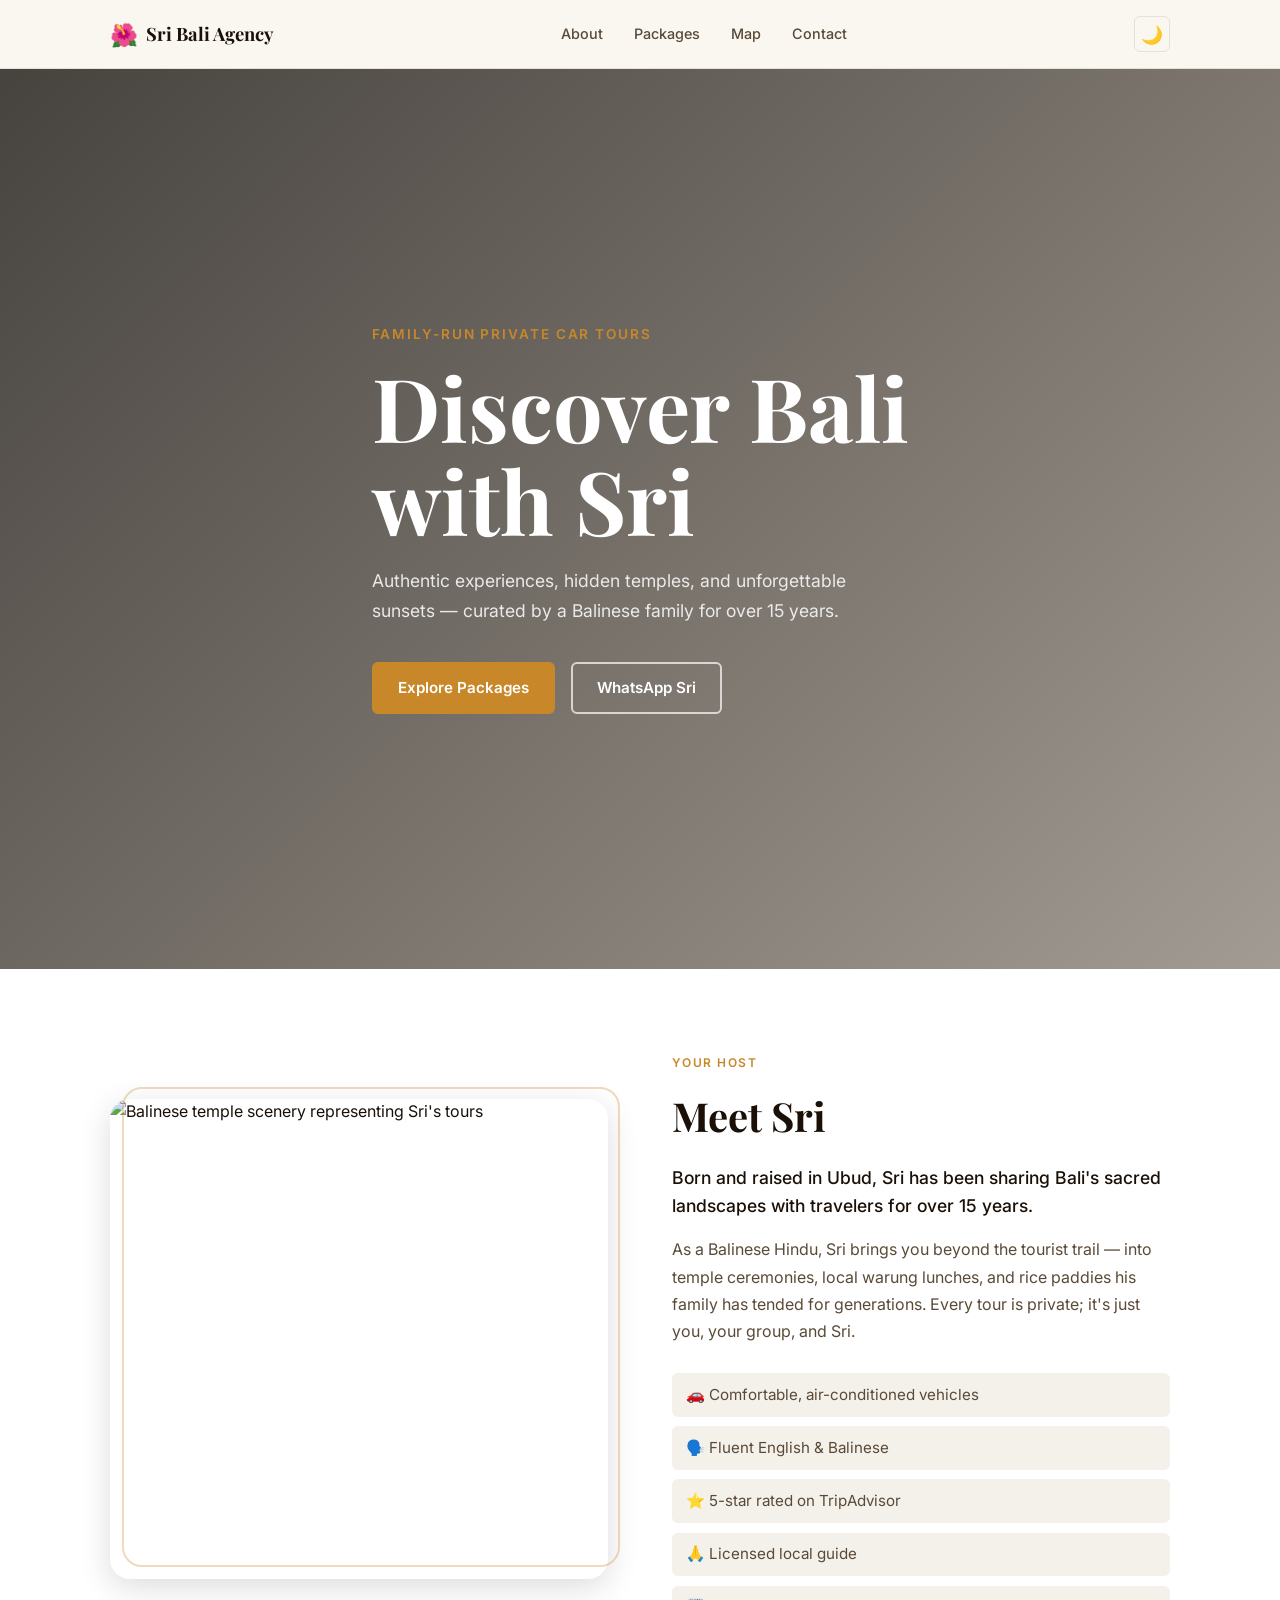
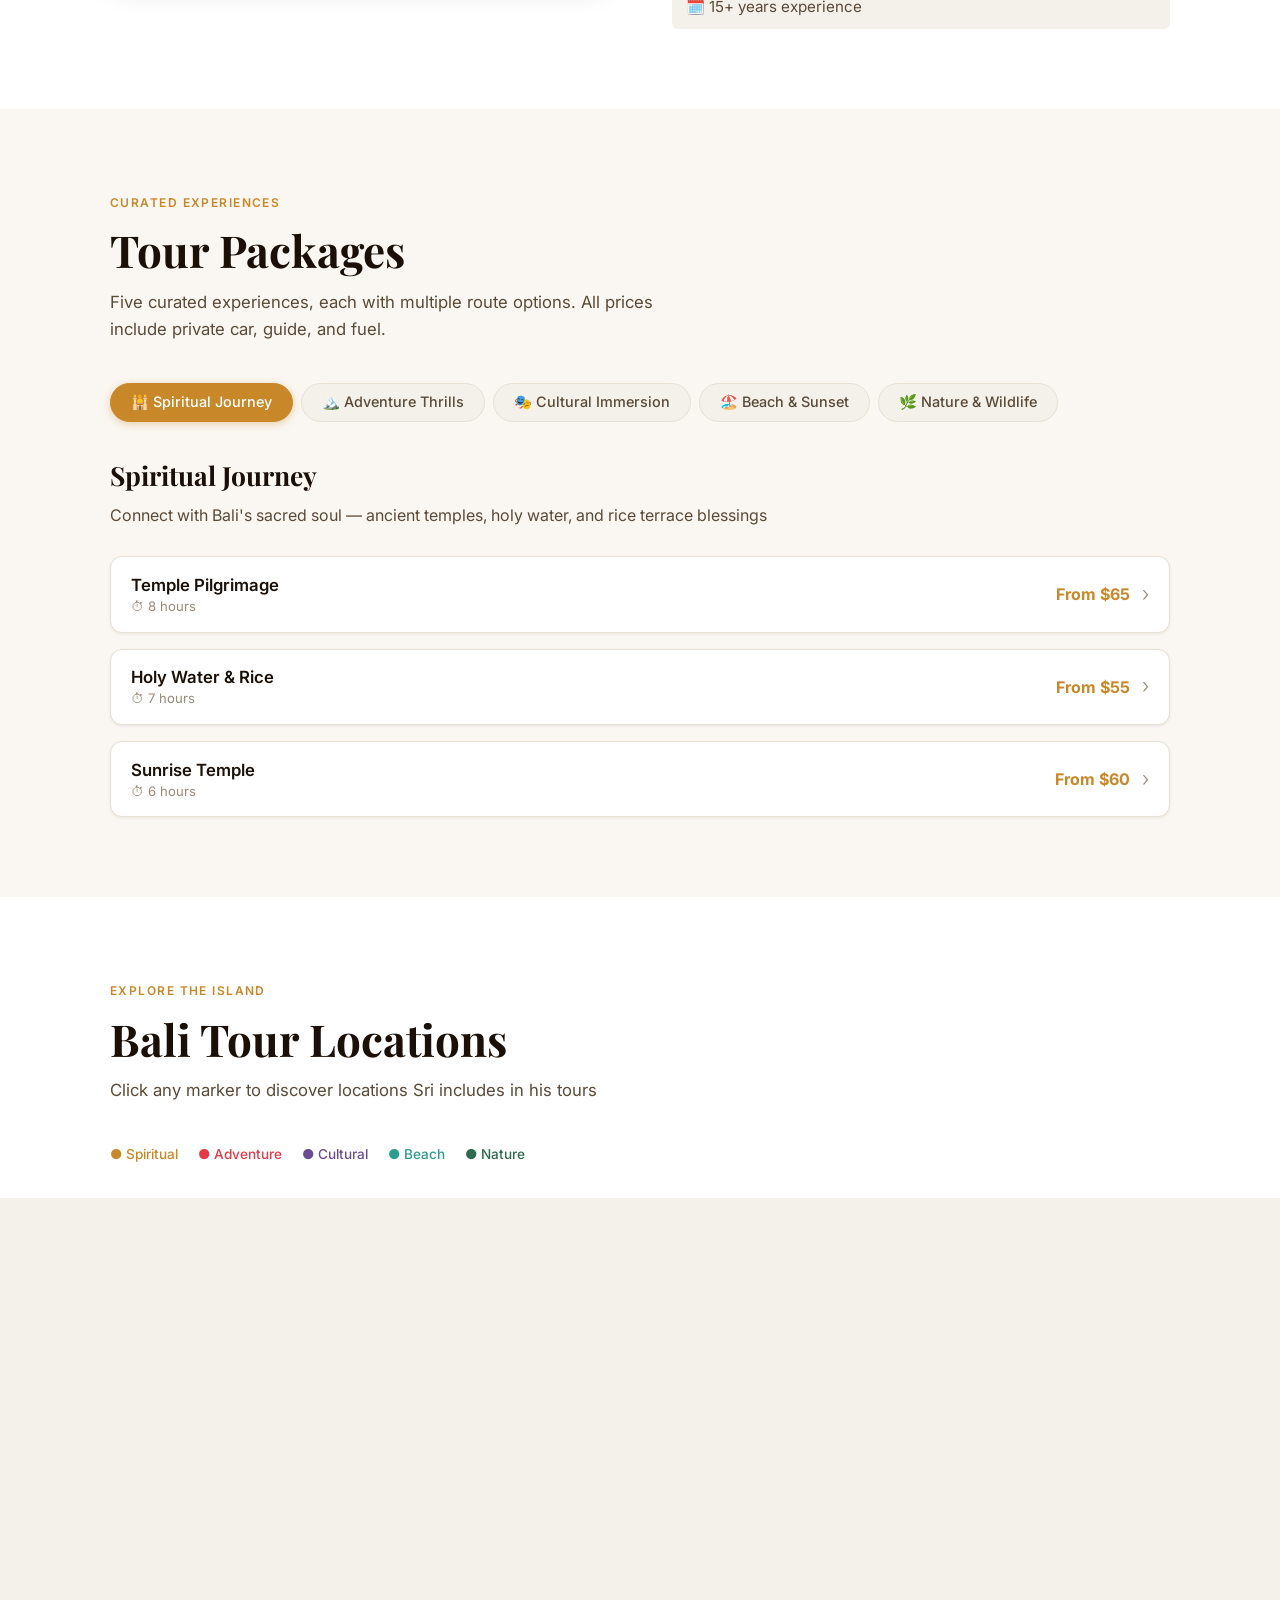
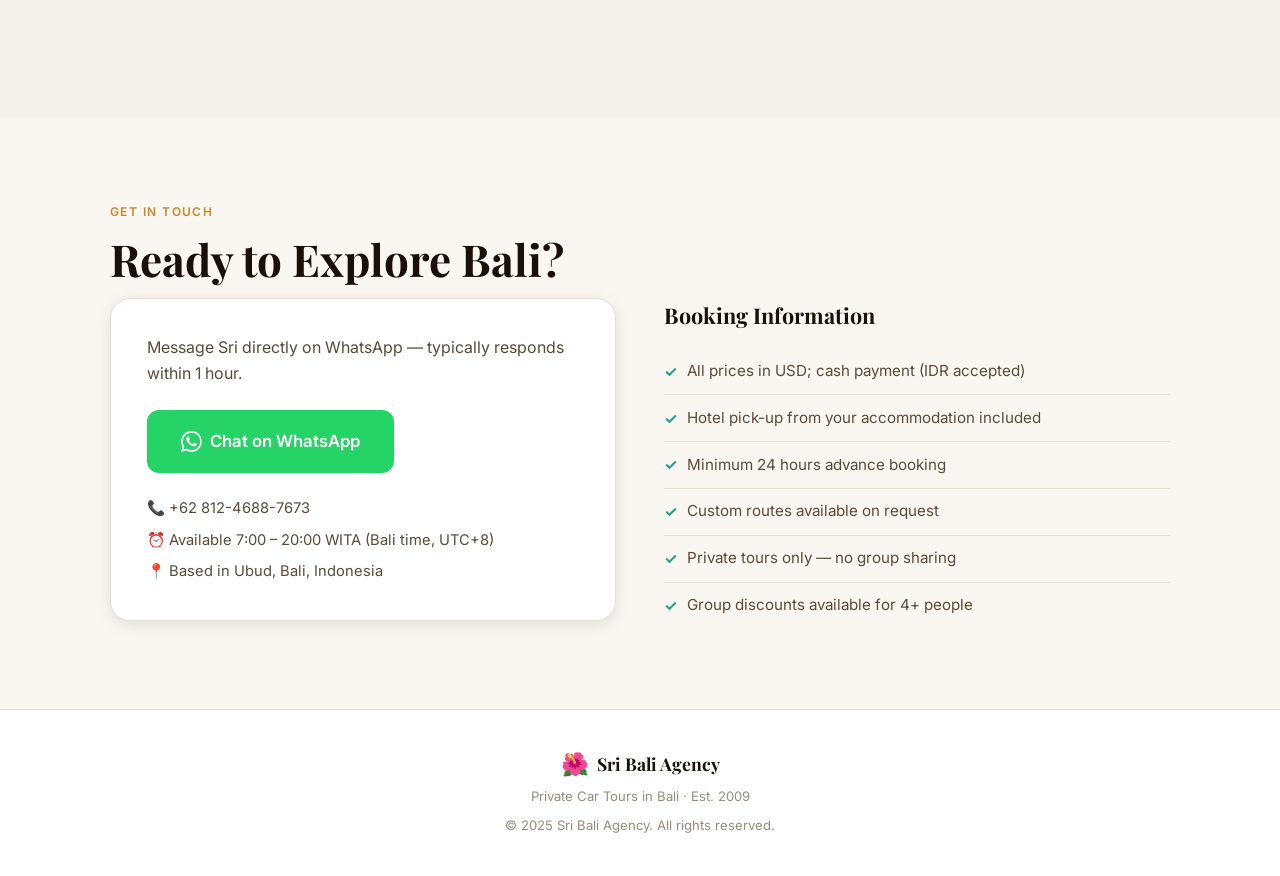
==== commit 8d32d2db: "fixed page" ====
--- a/index.html
+++ b/index.html
@@ -3,7 +3,7 @@
 <head>
   <meta charset="UTF-8">
   <meta name="viewport" content="width=device-width, initial-scale=1.0">
-  <meta name="description" content="Sri Bali Agency — Private car tours in Bali by a Balinese family. Spiritual, Adventure, Cultural, Beach & Nature packages with local guide Sri.">
+  <meta name="description" content="Sri Bali Agency — Private car tours in Bali by a Balinese family. Spiritual, Adventure, Cultural, Beach &amp; Nature packages with local guide Sri.">
   <title>Sri Bali Agency — Private Car Tours in Bali</title>
 
   <!-- Dark mode flash prevention: must run before CSS applies -->
@@ -16,8 +16,7 @@
   </script>
 
   <!-- Leaflet CSS -->
-  <link rel="stylesheet" href="https://unpkg.com/leaflet@1.9.4/dist/leaflet.css"
-        integrity="sha256-p4NxAoJBhIIN+hmNHrzRCf9tD/miZyoHS5obTRR9BMY=" crossorigin="">
+  <link rel="stylesheet" href="https://cdn.jsdelivr.net/npm/leaflet@1.9.4/dist/leaflet.min.css">
 
   <!-- Google Fonts -->
   <link rel="preconnect" href="https://fonts.googleapis.com">
@@ -36,9 +35,6 @@
 </head>
 <body>
 
-  <!-- ══════════════════════════════════════
-       HEADER / NAV
-  ══════════════════════════════════════ -->
   <header class="site-header">
     <nav class="nav container">
       <a href="#hero" class="nav-logo">
@@ -62,9 +58,6 @@
     </nav>
   </header>
 
-  <!-- ══════════════════════════════════════
-       HERO
-  ══════════════════════════════════════ -->
   <section id="hero" class="hero">
     <div class="hero-bg"></div>
     <div class="hero-overlay"></div>
@@ -79,9 +72,6 @@
     </div>
   </section>
 
-  <!-- ══════════════════════════════════════
-       ABOUT
-  ══════════════════════════════════════ -->
   <section id="about" class="about">
     <div class="container about-grid">
       <div class="about-photo">
@@ -104,9 +94,6 @@
     </div>
   </section>
 
-  <!-- ══════════════════════════════════════
-       PACKAGES
-  ══════════════════════════════════════ -->
   <section id="packages" class="packages">
     <div class="container">
       <span class="section-label">Curated Experiences</span>
@@ -114,18 +101,17 @@
       <p class="section-subtitle">Five curated experiences, each with multiple route options. All prices include private car, guide, and fuel.</p>
 
       <div class="tabs" role="tablist" aria-label="Tour packages">
-        <button class="tab-btn active" data-tab="spiritual" role="tab" aria-selected="true"  aria-controls="tab-spiritual">🕌 Spiritual</button>
-        <button class="tab-btn"        data-tab="adventure" role="tab" aria-selected="false" aria-controls="tab-adventure">🏔️ Adventure</button>
-        <button class="tab-btn"        data-tab="cultural"  role="tab" aria-selected="false" aria-controls="tab-cultural">🎭 Cultural</button>
-        <button class="tab-btn"        data-tab="beach"     role="tab" aria-selected="false" aria-controls="tab-beach">🏖️ Beach &amp; Sunset</button>
-        <button class="tab-btn"        data-tab="nature"    role="tab" aria-selected="false" aria-controls="tab-nature">🌿 Nature</button>
-      </div>
-
-      <!-- ── SPIRITUAL ── -->
+        <button class="tab-btn active" data-tab="spiritual" role="tab" aria-selected="true" aria-controls="tab-spiritual">🕌 Spiritual Journey</button>
+        <button class="tab-btn" data-tab="adventure" role="tab" aria-selected="false" aria-controls="tab-adventure">🏔️ Adventure Thrills</button>
+        <button class="tab-btn" data-tab="cultural" role="tab" aria-selected="false" aria-controls="tab-cultural">🎭 Cultural Immersion</button>
+        <button class="tab-btn" data-tab="beach" role="tab" aria-selected="false" aria-controls="tab-beach">🏖️ Beach &amp; Sunset</button>
+        <button class="tab-btn" data-tab="nature" role="tab" aria-selected="false" aria-controls="tab-nature">🌿 Nature &amp; Wildlife</button>
+      </div>
+
       <div id="tab-spiritual" class="tab-panel active" role="tabpanel">
         <div class="package-header">
           <h3>Spiritual Journey</h3>
-          <p>Connect with Bali's sacred soul — ancient temples, holy water, and rice terrace blessings</p>
+          <p>Connect with Bali&#x27;s sacred soul — ancient temples, holy water, and rice terrace blessings</p>
         </div>
         <div class="routes-list">
 
@@ -199,7 +185,7 @@
                     </tbody></table>
                   </div>
                   <button class="btn btn-whatsapp wa-book-btn"
-                          data-wa-package="Spiritual Journey" data-wa-route="Holy Water and Rice">
+                          data-wa-package="Spiritual Journey" data-wa-route="Holy Water &amp; Rice">
                     📱 Book via WhatsApp
                   </button>
                 </div>
@@ -245,11 +231,9 @@
               </div>
             </div>
           </div>
-
-        </div>
-      </div>
-
-      <!-- ── ADVENTURE ── -->
+        </div>
+      </div>
+
       <div id="tab-adventure" class="tab-panel" role="tabpanel">
         <div class="package-header">
           <h3>Adventure Thrills</h3>
@@ -288,7 +272,7 @@
                     </tbody></table>
                   </div>
                   <button class="btn btn-whatsapp wa-book-btn"
-                          data-wa-package="Adventure Thrills" data-wa-route="Volcano and Crater">
+                          data-wa-package="Adventure Thrills" data-wa-route="Volcano &amp; Crater">
                     📱 Book via WhatsApp
                   </button>
                 </div>
@@ -373,11 +357,9 @@
               </div>
             </div>
           </div>
-
-        </div>
-      </div>
-
-      <!-- ── CULTURAL ── -->
+        </div>
+      </div>
+
       <div id="tab-cultural" class="tab-panel" role="tabpanel">
         <div class="package-header">
           <h3>Cultural Immersion</h3>
@@ -417,7 +399,7 @@
                     </tbody></table>
                   </div>
                   <button class="btn btn-whatsapp wa-book-btn"
-                          data-wa-package="Cultural Immersion" data-wa-route="Ubud Arts and Crafts">
+                          data-wa-package="Cultural Immersion" data-wa-route="Ubud Arts &amp; Crafts">
                     📱 Book via WhatsApp
                   </button>
                 </div>
@@ -503,15 +485,13 @@
               </div>
             </div>
           </div>
-
-        </div>
-      </div>
-
-      <!-- ── BEACH & SUNSET ── -->
+        </div>
+      </div>
+
       <div id="tab-beach" class="tab-panel" role="tabpanel">
         <div class="package-header">
           <h3>Beach &amp; Sunset</h3>
-          <p>Pristine coves, surf breaks, and the world's most famous sunsets</p>
+          <p>Pristine coves, surf breaks, and the world&#x27;s most famous sunsets</p>
         </div>
         <div class="routes-list">
 
@@ -546,7 +526,7 @@
                     </tbody></table>
                   </div>
                   <button class="btn btn-whatsapp wa-book-btn"
-                          data-wa-package="Beach and Sunset" data-wa-route="Seminyak Sunset Strip">
+                          data-wa-package="Beach &amp; Sunset" data-wa-route="Seminyak Sunset Strip">
                     📱 Book via WhatsApp
                   </button>
                 </div>
@@ -585,7 +565,7 @@
                     </tbody></table>
                   </div>
                   <button class="btn btn-whatsapp wa-book-btn"
-                          data-wa-package="Beach and Sunset" data-wa-route="Uluwatu Cliffs and Kecak">
+                          data-wa-package="Beach &amp; Sunset" data-wa-route="Uluwatu Cliffs &amp; Kecak">
                     📱 Book via WhatsApp
                   </button>
                 </div>
@@ -625,18 +605,16 @@
                     </tbody></table>
                   </div>
                   <button class="btn btn-whatsapp wa-book-btn"
-                          data-wa-package="Beach and Sunset" data-wa-route="Hidden Beach Hop">
-                    📱 Book via WhatsApp
-                  </button>
-                </div>
-              </div>
-            </div>
-          </div>
-
-        </div>
-      </div>
-
-      <!-- ── NATURE ── -->
+                          data-wa-package="Beach &amp; Sunset" data-wa-route="Hidden Beach Hop">
+                    📱 Book via WhatsApp
+                  </button>
+                </div>
+              </div>
+            </div>
+          </div>
+        </div>
+      </div>
+
       <div id="tab-nature" class="tab-panel" role="tabpanel">
         <div class="package-header">
           <h3>Nature &amp; Wildlife</h3>
@@ -675,7 +653,7 @@
                     </tbody></table>
                   </div>
                   <button class="btn btn-whatsapp wa-book-btn"
-                          data-wa-package="Nature and Wildlife" data-wa-route="Monkey Forest and Jungle">
+                          data-wa-package="Nature &amp; Wildlife" data-wa-route="Monkey Forest &amp; Jungle">
                     📱 Book via WhatsApp
                   </button>
                 </div>
@@ -715,7 +693,7 @@
                     </tbody></table>
                   </div>
                   <button class="btn btn-whatsapp wa-book-btn"
-                          data-wa-package="Nature and Wildlife" data-wa-route="Bali Aga and Birds">
+                          data-wa-package="Nature &amp; Wildlife" data-wa-route="Bali Aga &amp; Birds">
                     📱 Book via WhatsApp
                   </button>
                 </div>
@@ -755,23 +733,19 @@
                     </tbody></table>
                   </div>
                   <button class="btn btn-whatsapp wa-book-btn"
-                          data-wa-package="Nature and Wildlife" data-wa-route="Highland Lakes">
-                    📱 Book via WhatsApp
-                  </button>
-                </div>
-              </div>
-            </div>
-          </div>
-
+                          data-wa-package="Nature &amp; Wildlife" data-wa-route="Highland Lakes">
+                    📱 Book via WhatsApp
+                  </button>
+                </div>
+              </div>
+            </div>
+          </div>
         </div>
       </div>
 
     </div>
   </section>
 
-  <!-- ══════════════════════════════════════
-       MAP
-  ══════════════════════════════════════ -->
   <section id="map" class="map-section">
     <div class="container">
       <span class="section-label">Explore the Island</span>
@@ -788,9 +762,6 @@
     <div id="bali-map" aria-label="Interactive map of Bali tour locations"></div>
   </section>
 
-  <!-- ══════════════════════════════════════
-       CONTACT
-  ══════════════════════════════════════ -->
   <section id="contact" class="contact">
     <div class="container">
       <span class="section-label">Get in Touch</span>
@@ -829,9 +800,6 @@
     </div>
   </section>
 
-  <!-- ══════════════════════════════════════
-       FOOTER
-  ══════════════════════════════════════ -->
   <footer class="site-footer">
     <div class="container footer-inner">
       <div class="footer-brand">
@@ -853,11 +821,12 @@
     </svg>
   </a>
 
-  <!-- Leaflet JS (must load before map.js) -->
-  <script src="https://unpkg.com/leaflet@1.9.4/dist/leaflet.js"
-          integrity="sha256-20nQCchB9co0qIjJZRGuk2/Z9VM+kNiyxNV/XN/sp8=" crossorigin="" defer></script>
-
-  <!-- Site JS (defer — all execute in order after DOM parsed) -->
+  <script>window.MAP_MARKERS = [{"name":"Tanah Lot Temple","lat":-8.6215,"lng":115.0868,"category":"spiritual","description":"Iconic sea temple perched on a rock formation, best visited at sunset. One of Bali's most photographed landmarks.","photo":"https://images.unsplash.com/photo-1537996194471-e657df975ab4?w=400&q=80"},{"name":"Pura Uluwatu","lat":-8.8291,"lng":115.0849,"category":"spiritual","description":"Clifftop temple 70m above the Indian Ocean. Evening Kecak fire dance performed at sunset with the ocean as backdrop.","photo":"https://images.unsplash.com/photo-1555400038-63f5ba517a47?w=400&q=80"},{"name":"Pura Besakih","lat":-8.3742,"lng":115.4517,"category":"spiritual","description":"The \"Mother Temple\" of Bali — the largest and most sacred Hindu temple complex, set on the slopes of Mount Agung.","photo":"https://images.unsplash.com/photo-1604999333679-b86d54738315?w=400&q=80"},{"name":"Tirta Empul","lat":-8.4153,"lng":115.3153,"category":"spiritual","description":"Holy spring temple where Balinese Hindus purify themselves in sacred fountains. A UNESCO-recognised cultural site.","photo":"https://images.unsplash.com/photo-1592364395653-83e648b20cc2?w=400&q=80"},{"name":"Mount Batur","lat":-8.2421,"lng":115.375,"category":"adventure","description":"Active stratovolcano rising to 1,717m. Sunrise trekkers witness clouds below the caldera rim above a dramatic volcanic lake.","photo":"https://images.unsplash.com/photo-1558618666-fcd25c85cd64?w=400&q=80"},{"name":"Sekumpul Waterfall","lat":-8.1656,"lng":115.1597,"category":"adventure","description":"Bali's most spectacular waterfall — seven separate cascades plunging 25m into a lush jungle gorge in North Bali.","photo":"https://images.unsplash.com/photo-1544735716-392fe2489ffa?w=400&q=80"},{"name":"Tirta Gangga Water Palace","lat":-8.4113,"lng":115.5874,"category":"nature","description":"A former royal water palace with ornate fountains, koi-filled pools, and stepping stones against a Mount Agung backdrop.","photo":"https://images.unsplash.com/photo-1518548419970-58e3b4079ab2?w=400&q=80"},{"name":"Ubud Royal Palace","lat":-8.5069,"lng":115.2625,"category":"cultural","description":"Puri Saren Agung — the official residence of the Ubud royal family, with traditional Balinese architecture and evening dance performances.","photo":"https://images.unsplash.com/photo-1531084387661-6fa6a8560d2e?w=400&q=80"},{"name":"Tegallalang Rice Terraces","lat":-8.4313,"lng":115.2789,"category":"nature","description":"UNESCO-protected subak irrigation system. The cascading green steps are one of Bali's most iconic and photographed landscapes.","photo":"https://images.unsplash.com/photo-1506905925346-21bda4d32df4?w=400&q=80"},{"name":"Jatiluwih Rice Terraces","lat":-8.3673,"lng":115.1338,"category":"nature","description":"UNESCO World Heritage subak landscape — broader and wilder than Tegallalang, with 600-year-old irrigation channels still in use.","photo":"https://images.unsplash.com/photo-1537996194471-e657df975ab4?w=400&q=80"},{"name":"Seminyak Beach","lat":-8.6904,"lng":115.1565,"category":"beach","description":"Bali's most glamorous beach strip — long sandy shore with beach clubs, world-class surf breaks, and legendary sunsets.","photo":"https://images.unsplash.com/photo-1559592413-7cec4d0cae2b?w=400&q=80"},{"name":"Padang Padang Beach","lat":-8.8107,"lng":115.1003,"category":"beach","description":"A secluded cove accessed through a narrow cave passage — white sand, turquoise water, and a world-class surf break.","photo":"https://images.unsplash.com/photo-1519046904884-53103b34b206?w=400&q=80"},{"name":"Pandawa Beach","lat":-8.8437,"lng":115.1892,"category":"beach","description":"The \"Secret Beach\" carved into limestone cliffs, with five Pandawa warrior statues sculpted into the cliff face above.","photo":"https://images.unsplash.com/photo-1507525428034-b723cf961d3e?w=400&q=80"},{"name":"Lake Beratan / Ulun Danu","lat":-8.2748,"lng":115.1673,"category":"nature","description":"Sacred crater lake at 1,200m elevation. The floating Ulun Danu Beratan temple appears to rise from the morning mist.","photo":"https://images.unsplash.com/photo-1555400038-63f5ba517a47?w=400&q=80"},{"name":"Sacred Monkey Forest, Ubud","lat":-8.5188,"lng":115.2588,"category":"nature","description":"Ancient Hindu temple sanctuary housing 700+ long-tailed macaques amid giant fig trees and moss-covered stone statues.","photo":"https://images.unsplash.com/photo-1558618666-fcd25c85cd64?w=400&q=80"}];</script>
+
+  <!-- Leaflet JS (synchronous — must be defined before deferred site scripts run) -->
+  <script src="https://cdn.jsdelivr.net/npm/leaflet@1.9.4/dist/leaflet.min.js"></script>
+
+  <!-- Site JS (defer — execute in order after DOM parsed) -->
   <script src="js/theme.js"     defer></script>
   <script src="js/nav.js"       defer></script>
   <script src="js/tabs.js"      defer></script>
